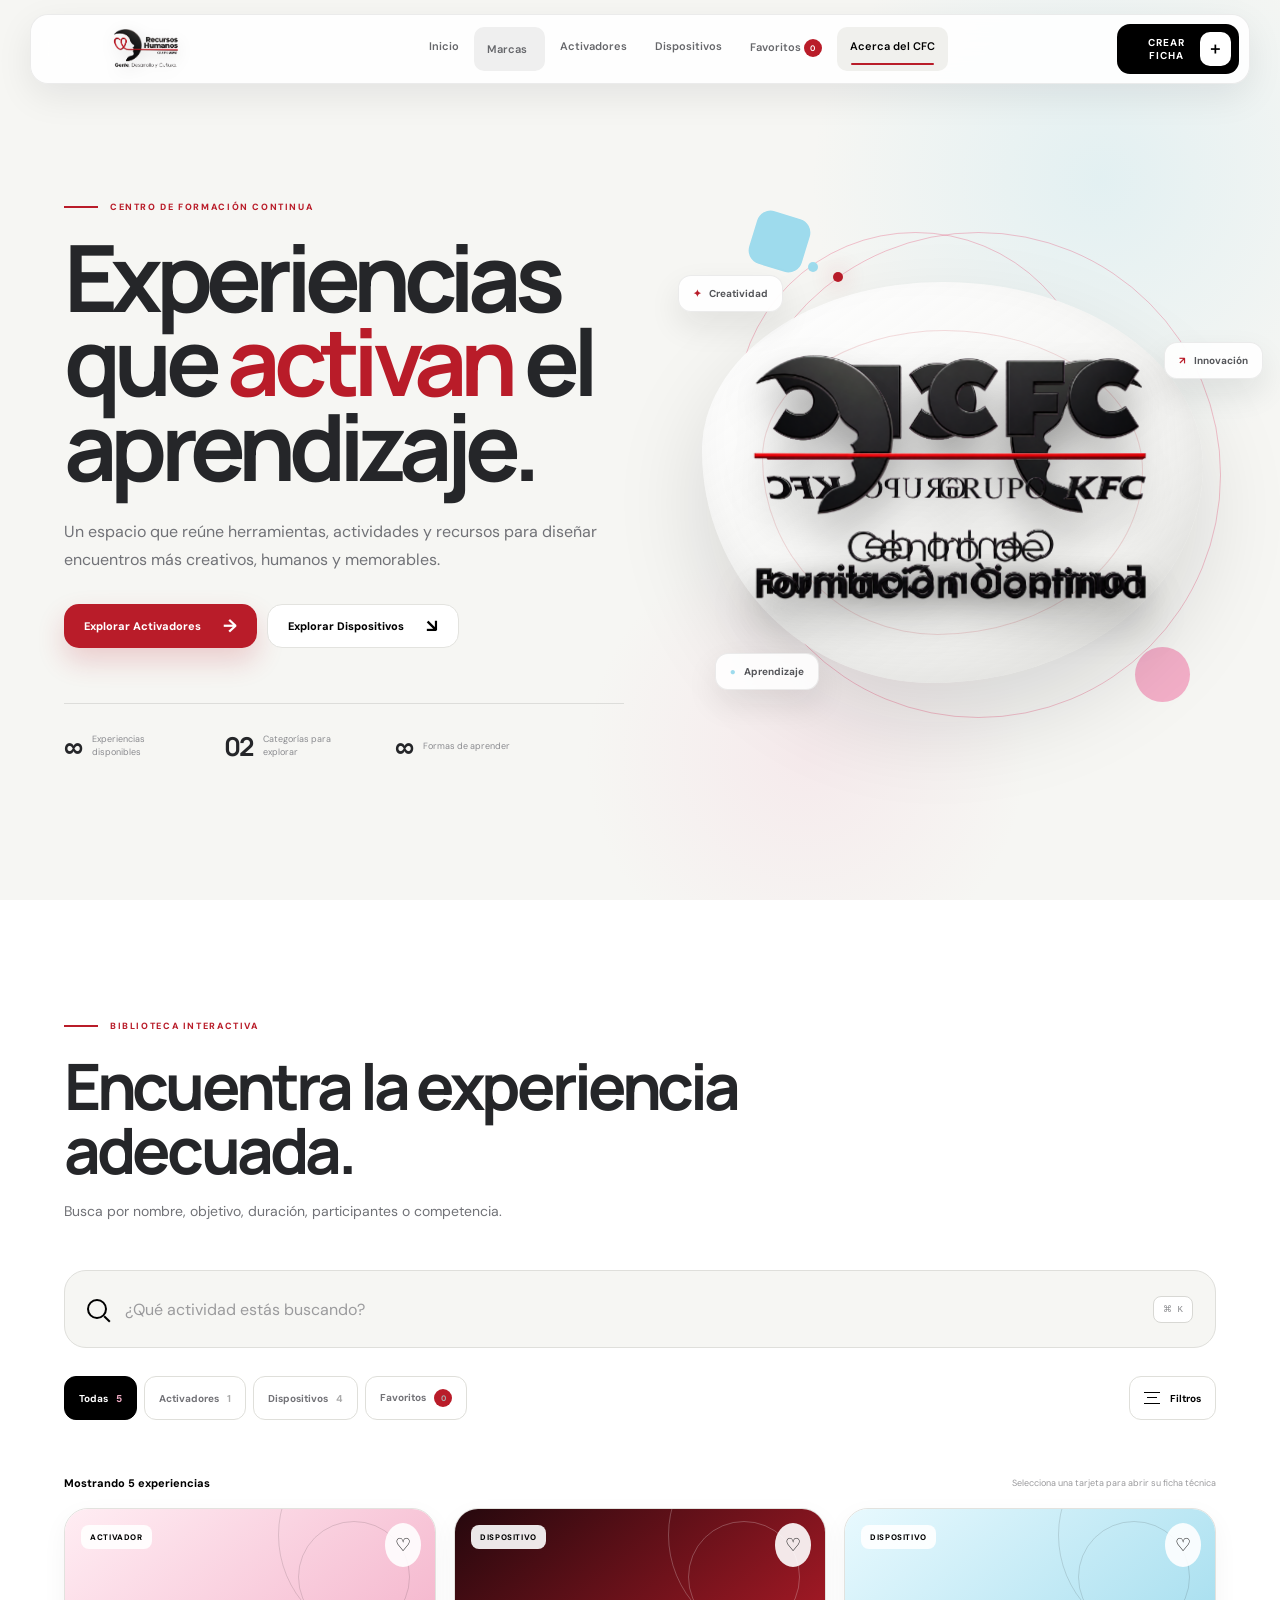
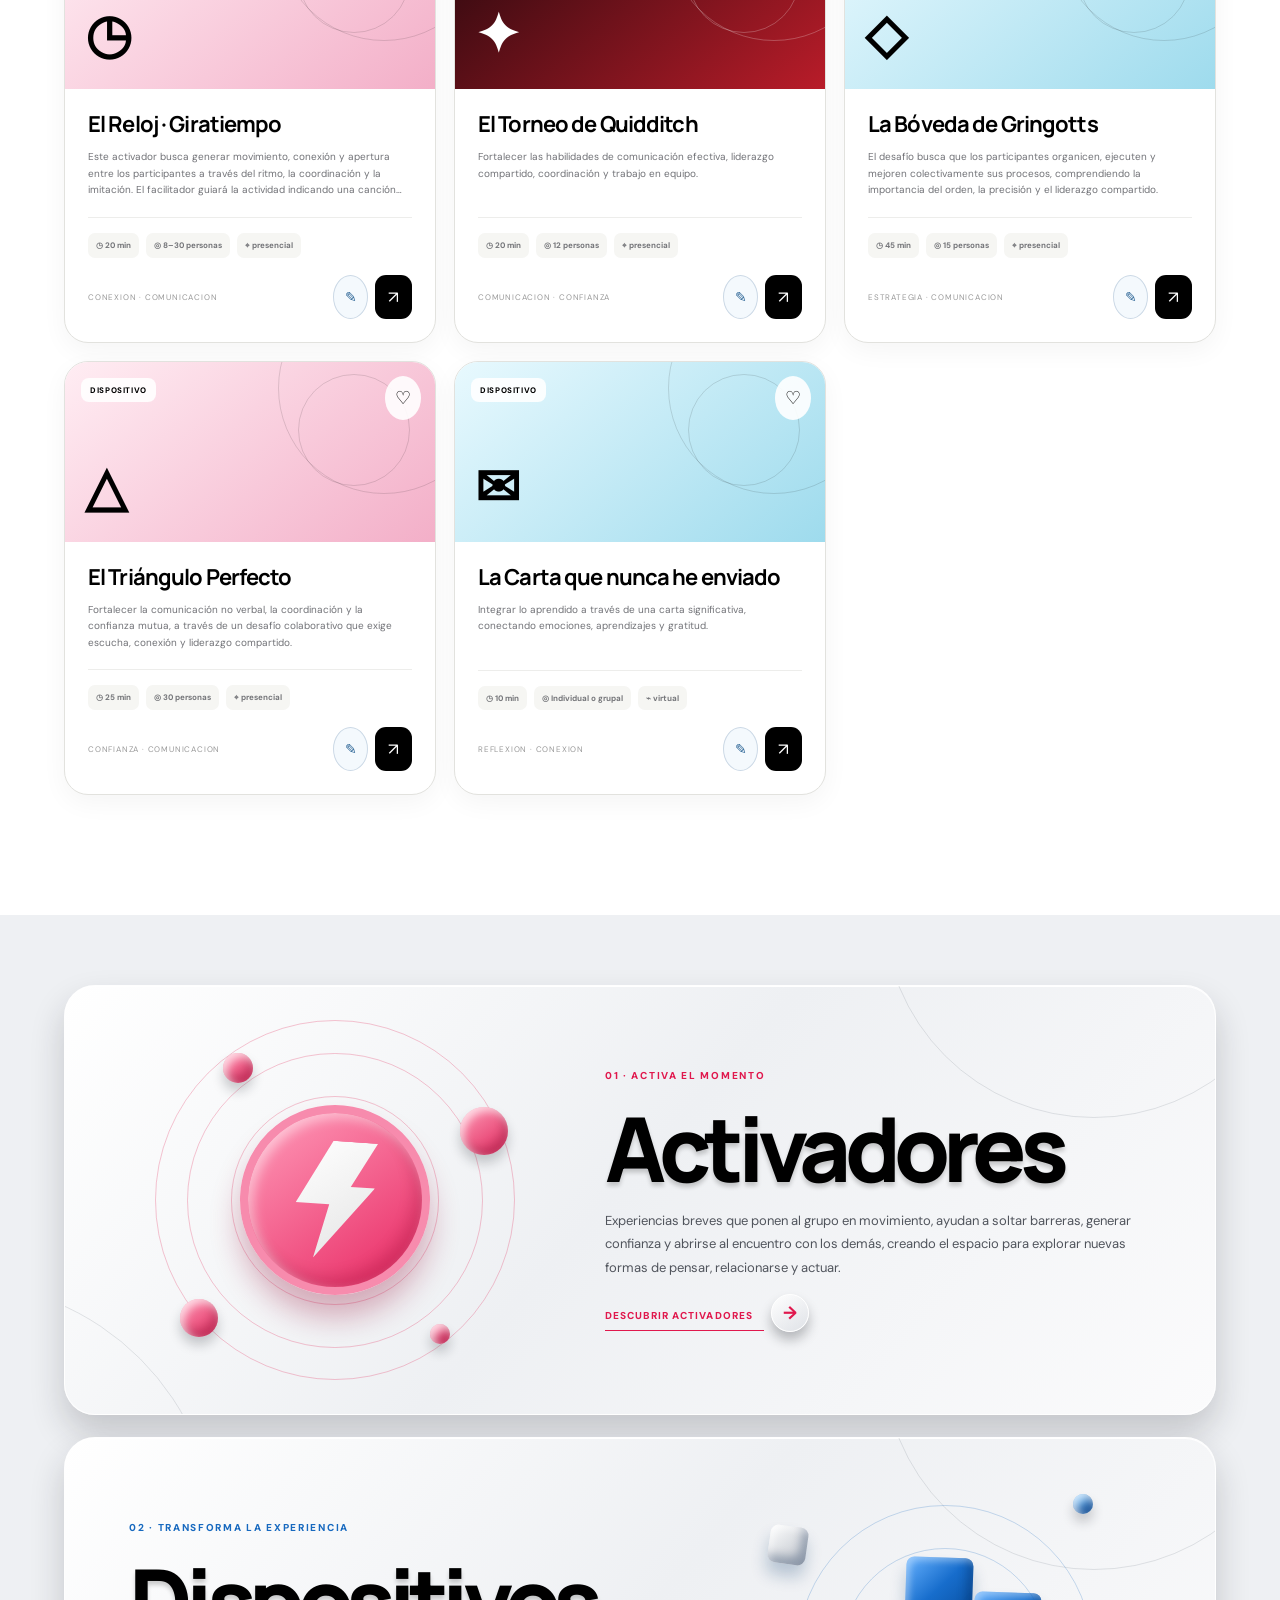
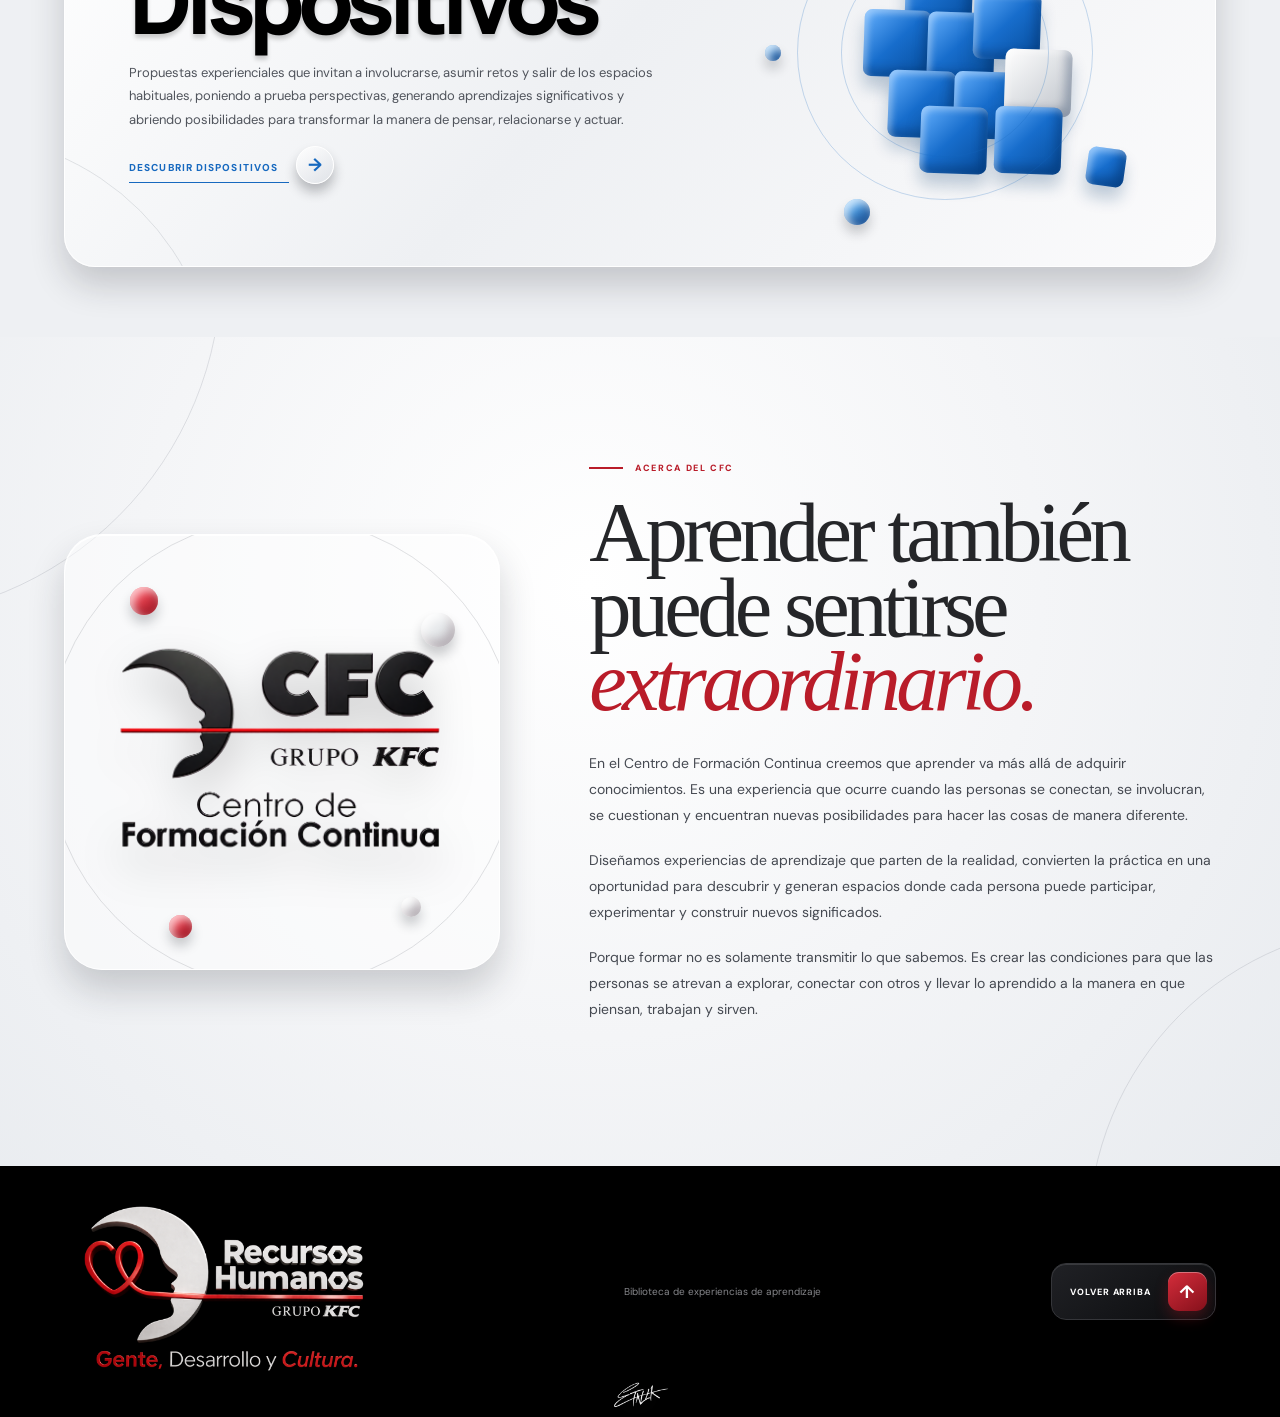
==== index.html @ 29145f59 "Mejorar-interfaz-responsive-UI-UX" ====
<!doctype html>
<html lang="es">
<head>
  <meta charset="utf-8">
  <meta name="viewport" content="width=device-width, initial-scale=1">
  <link rel="icon" type="image/png" href="assets/cfc-sello.png">
  <meta name="theme-color" content="#f7f7f5">
  <title>Experiencias CFC | Centro de Formación Continua</title>
  <meta name="description" content="Biblioteca interactiva de activadores y dispositivos para crear experiencias de aprendizaje memorables.">
  <link rel="stylesheet" href="css/styles.css?v=35-uiux">
  <script src="js/data.js" defer></script>
  <script src="js/app.js" defer></script>
</head>
<body>
  <header class="topbar">
    <a class="brand rrhh-header-brand" href="#inicio" aria-label="Recursos Humanos, ir al inicio">
      <img class="rrhh-brand-logo" src="assets/logo-rrhh-3d-transparente.png" alt="Recursos Humanos Grupo KFC">
    </a>
    <button class="menu-toggle" type="button" aria-label="Abrir menú" aria-expanded="false">
      <span></span><span></span>
    </button>
    <nav class="main-nav" aria-label="Navegación principal">
      <a class="active" href="#inicio">Inicio</a>
      <button class="brands-menu-button" type="button" data-brands-toggle aria-expanded="false" aria-controls="marcas">Marcas <span class="nav-brand-selection"></span></button>
      <a href="#catalogo" data-nav-filter="activador">Activadores</a>
      <a href="#catalogo" data-nav-filter="dispositivo">Dispositivos</a>
      <a href="#catalogo" data-nav-filter="favoritos">Favoritos <span class="favorite-count">0</span></a>
      <button class="mobile-upload-action" type="button" data-upload-toggle>Crear ficha</button>
      <a href="#acerca">Acerca del CFC</a>
    </nav>
    <button class="nav-action upload-nav-action" type="button" data-upload-toggle>Crear ficha <span>＋</span></button>
  </header>

  <aside class="hero-welcome-robot greet" aria-label="Asistente de bienvenida">
    <div class="upload-robot-bubble">Bienvenido<span aria-hidden="true"></span></div>
    <div class="upload-robot-figure" aria-hidden="true">
      <img class="robot-body" src="assets/robot-bienvenida.png" alt="">
      <img class="robot-right-arm" src="assets/robot-bienvenida.png" alt="">
    </div>
  </aside>

  <main id="inicio">
    <section class="hero">
      <div class="hero-copy reveal">
        <p class="eyebrow"><span></span> Centro de Formación Continua</p>
        <h1>Experiencias que <em>activan</em> el aprendizaje.</h1>
        <p class="hero-lead">Un espacio que reúne herramientas, actividades y recursos para diseñar encuentros más creativos, humanos y memorables.</p>
        <div class="hero-actions">
          <a class="button button-primary" href="#catalogo" data-nav-filter="activador">Explorar Activadores <span>→</span></a>
          <a class="button button-light" href="#catalogo" data-nav-filter="dispositivo">Explorar Dispositivos <span>↘</span></a>
        </div>
        <div class="hero-stats" aria-label="Resumen de la biblioteca">
          <div><strong>∞</strong><span>Experiencias disponibles</span></div>
          <div><strong>02</strong><span>Categorías para explorar</span></div>
          <div><strong>∞</strong><span>Formas de aprender</span></div>
        </div>
      </div>

      <div class="hero-visual reveal" aria-label="Identidad visual del CFC">
        <div class="visual-orbit orbit-a"></div>
        <div class="visual-orbit orbit-b"></div>
        <div class="logo-platform">
          <div class="logo-rotator" aria-label="Logo tridimensional giratorio del CFC Grupo KFC">
            <div class="logo-face logo-front">
              <img src="assets/logo-cfc-completo-3d-transparente.png" alt="Centro de Formación Continua CFC Grupo KFC">
            </div>
            <div class="logo-face logo-back" aria-hidden="true">
              <img src="assets/logo-cfc-completo-3d-transparente.png" alt="">
            </div>
          </div>
        </div>
        <div class="float-tag tag-one"><span>✦</span> Creatividad</div>
        <div class="float-tag tag-two"><span>↗</span> Innovación</div>
        <div class="float-tag tag-three"><span>●</span> Aprendizaje</div>
        <span class="shape shape-pink" aria-hidden="true"></span>
        <span class="shape shape-blue" aria-hidden="true"></span>
      </div>
    </section>

    <div class="brands-backdrop" hidden></div>
    <section class="brands-section brands-drawer" id="marcas" aria-label="Selector de marcas" hidden>
      <button class="close-brands-drawer" type="button" aria-label="Cerrar selector de marcas">×</button>
      <div class="brands-heading reveal">
        <div>
          <p class="eyebrow"><span></span> Ecosistema Grupo KFC</p>
          <h2>Selecciona una marca.</h2>
        </div>
        <div class="brands-intro">
          <p>Organiza y explora las experiencias desarrolladas para cada marca y área del grupo.</p>
          <span class="brand-selection-status" aria-live="polite">Ninguna marca seleccionada</span>
        </div>
      </div>
      <div class="brand-grid" aria-label="Marcas disponibles"></div>
      <div class="car-departments" id="carDepartments" hidden>
        <div class="car-panel-heading">
          <div>
            <p>CAR · Áreas corporativas</p>
            <h3>Selecciona un departamento</h3>
          </div>
          <button class="close-car-panel" type="button" aria-label="Cerrar departamentos de CAR">×</button>
        </div>
        <div class="department-grid" role="group" aria-label="Departamentos de CAR"></div>
        <p class="department-note">Selecciona un departamento para administrar sus programas, activadores y dispositivos.</p>
        <details class="car-area-admin">
          <summary>Administrar áreas de CAR <span>＋</span></summary>
          <form id="carAreaForm">
            <div class="car-area-fields">
              <label for="carAreaName"><span>Nombre del área</span><input id="carAreaName" type="text" maxlength="60" placeholder="Ej.: Operaciones"></label>
              <label for="carAreaPassword"><span>Clave de seguridad</span><input id="carAreaPassword" type="password" autocomplete="off" placeholder="Clave requerida" required></label>
            </div>
            <p class="car-area-message" aria-live="polite"></p>
            <div class="car-area-actions">
              <button class="delete-car-area" type="button" disabled>Eliminar área seleccionada</button>
              <button class="add-car-area" type="submit">Añadir nueva área <b>＋</b></button>
            </div>
          </form>
        </details>
      </div>
      <section class="brand-programs" id="brandPrograms" hidden aria-labelledby="brandProgramsTitle">
        <div class="brand-programs-heading">
          <div>
            <p>Programas por marca</p>
            <h3 id="brandProgramsTitle">Organiza las experiencias</h3>
          </div>
          <span class="program-brand-name"></span>
        </div>
        <div class="brand-programs-layout">
          <form class="program-form" id="programForm">
            <input id="editingProgramId" type="hidden">
            <label for="programName">Nombre del programa</label>
            <input id="programName" name="programName" type="text" maxlength="100" placeholder="Ej.: Escuela de líderes 2026" required>
            <fieldset>
              <legend>Activadores y dispositivos utilizados</legend>
              <p>Selecciona todas las experiencias que formaron parte del programa.</p>
              <div class="program-device-options"></div>
            </fieldset>
            <label for="programPassword">Clave de seguridad</label>
            <input id="programPassword" name="programPassword" type="password" autocomplete="off" placeholder="Clave requerida para guardar" required>
            <p class="program-form-message" aria-live="polite"></p>
            <div class="program-form-actions">
              <button class="cancel-program-edit" type="button" hidden>Cancelar edición</button>
              <button class="save-program" type="submit">Añadir programa <span>＋</span></button>
            </div>
          </form>
          <div class="program-library">
            <div class="program-library-heading">
              <div><small>Programas guardados</small><strong class="program-count">0 programas</strong></div>
              <span class="program-storage-status">Guardado local disponible</span>
            </div>
            <div class="program-list"></div>
          </div>
        </div>
      </section>
    </section>

    <section class="search-zone" id="catalogo">
      <div class="search-heading reveal">
        <p class="eyebrow"><span></span> Biblioteca interactiva</p>
        <h2>Encuentra la experiencia adecuada.</h2>
        <p>Busca por nombre, objetivo, duración, participantes o competencia.</p>
      </div>

      <div class="search-shell reveal">
        <label class="search-box" for="activitySearch">
          <span class="search-icon" aria-hidden="true"></span>
          <input id="activitySearch" type="search" autocomplete="off" placeholder="¿Qué actividad estás buscando?" aria-describedby="resultSummary">
          <kbd>⌘ K</kbd>
          <button class="clear-search" type="button" aria-label="Limpiar búsqueda">×</button>
        </label>
        <div class="suggestions" role="listbox" aria-label="Sugerencias de búsqueda"></div>
      </div>

      <div class="catalog-toolbar reveal">
        <div class="quick-tabs" role="group" aria-label="Filtrar por categoría">
          <button class="quick-tab active" type="button" data-filter-category="todos">Todas <span>5</span></button>
          <button class="quick-tab" type="button" data-filter-category="activador">Activadores <span>1</span></button>
          <button class="quick-tab" type="button" data-filter-category="dispositivo">Dispositivos <span>4</span></button>
          <button class="quick-tab" type="button" data-filter-category="favoritos">Favoritos <span class="favorite-count">0</span></button>
        </div>
        <button class="filter-toggle" type="button" aria-expanded="false" aria-controls="filterPanel">
          <span class="sliders-icon" aria-hidden="true"></span> Filtros <b class="active-filter-count">0</b>
        </button>
      </div>

      <aside class="filter-panel" id="filterPanel" aria-label="Filtros avanzados">
        <div class="filter-group">
          <label for="durationFilter">Duración</label>
          <select id="durationFilter">
            <option value="">Cualquier duración</option>
            <option value="corta">Hasta 20 minutos</option>
            <option value="media">20–45 minutos</option>
            <option value="larga">Más de 45 minutos</option>
          </select>
        </div>
        <div class="filter-group">
          <label for="participantsFilter">Participantes</label>
          <select id="participantsFilter">
            <option value="">Cualquier grupo</option>
            <option value="pequeno">Hasta 12</option>
            <option value="mediano">13–20</option>
            <option value="grande">Más de 20</option>
          </select>
        </div>
        <div class="filter-group">
          <label for="modeFilter">Modalidad</label>
          <select id="modeFilter">
            <option value="">Todas</option>
            <option value="presencial">Presencial</option>
            <option value="virtual">Virtual</option>
          </select>
        </div>
        <div class="filter-group">
          <label for="skillFilter">Competencia</label>
          <select id="skillFilter">
            <option value="">Todas</option>
            <option value="conexion">Conexión</option>
            <option value="comunicacion">Comunicación</option>
            <option value="estrategia">Estrategia</option>
            <option value="confianza">Confianza</option>
            <option value="reflexion">Reflexión</option>
          </select>
        </div>
        <div class="filter-group">
          <label for="difficultyFilter">Dificultad</label>
          <select id="difficultyFilter">
            <option value="">Todas</option>
            <option value="inicial">Inicial</option>
            <option value="intermedia">Intermedia</option>
            <option value="avanzada">Avanzada</option>
          </select>
        </div>
        <div class="filter-group">
          <label for="audienceFilter">Público</label>
          <select id="audienceFilter">
            <option value="">Todos</option>
            <option value="equipos">Equipos</option>
            <option value="lideres">Líderes</option>
            <option value="general">Público general</option>
          </select>
        </div>
        <button class="reset-filters" type="button">Limpiar filtros</button>
      </aside>

      <div class="results-row">
        <p id="resultSummary" aria-live="polite">Mostrando 5 experiencias</p>
        <span>Selecciona una tarjeta para abrir su ficha técnica</span>
      </div>
      <div class="activity-grid" aria-live="polite"></div>
      <div class="empty-state" hidden>
        <span>⌁</span>
        <h3>No encontramos coincidencias</h3>
        <p>Prueba con otra palabra o limpia los filtros seleccionados.</p>
        <button type="button" class="button button-primary reset-all">Ver todas las experiencias</button>
      </div>
    </section>

    <section class="category-showcase">
      <article class="showcase-card activator-showcase reveal">
        <div class="showcase-visual activator-visual" aria-hidden="true">
          <span class="visual-orbit orbit-one"></span>
          <span class="visual-orbit orbit-two"></span>
          <span class="visual-orbit orbit-three"></span>
          <span class="moving-shape pink-ball ball-one"></span>
          <span class="moving-shape pink-ball ball-two"></span>
          <span class="moving-shape pink-ball ball-three"></span>
          <span class="moving-shape pink-ball ball-four"></span>
          <span class="activator-emblem"><b></b></span>
        </div>
        <div class="showcase-copy">
          <p>01 · Activa el momento</p>
          <h2>Activadores</h2>
          <span>Experiencias breves que ponen al grupo en movimiento, ayudan a soltar barreras, generar confianza y abrirse al encuentro con los demás, creando el espacio para explorar nuevas formas de pensar, relacionarse y actuar.</span>
          <a href="#catalogo" data-nav-filter="activador">Descubrir activadores <b>→</b></a>
        </div>
      </article>
      <article class="showcase-card device-showcase reveal">
        <div class="showcase-copy">
          <p>02 · Transforma la experiencia</p>
          <h2>Dispositivos</h2>
          <span>Propuestas experienciales que invitan a involucrarse, asumir retos y salir de los espacios habituales, poniendo a prueba perspectivas, generando aprendizajes significativos y abriendo posibilidades para transformar la manera de pensar, relacionarse y actuar.</span>
          <a href="#catalogo" data-nav-filter="dispositivo">Descubrir dispositivos <b>→</b></a>
        </div>
        <div class="showcase-visual device-visual" aria-hidden="true">
          <span class="visual-orbit orbit-one"></span>
          <span class="visual-orbit orbit-two"></span>
          <span class="moving-shape blue-ball ball-one"></span>
          <span class="moving-shape blue-ball ball-two"></span>
          <span class="moving-shape blue-ball ball-three"></span>
          <span class="moving-shape mini-cube cube-one"></span>
          <span class="moving-shape mini-cube cube-two"></span>
          <div class="cube-cluster">
            <span></span><span></span><span></span><span></span><span></span>
            <span></span><span></span><span></span><span></span>
          </div>
        </div>
      </article>
    </section>

    <section class="about" id="acerca">
      <div class="about-mark reveal">
        <span class="about-orbit about-orbit-one" aria-hidden="true"></span>
        <span class="about-orbit about-orbit-two" aria-hidden="true"></span>
        <span class="about-ball about-ball-red ball-one" aria-hidden="true"></span>
        <span class="about-ball about-ball-white ball-two" aria-hidden="true"></span>
        <span class="about-ball about-ball-red ball-three" aria-hidden="true"></span>
        <span class="about-ball about-ball-white ball-four" aria-hidden="true"></span>
        <img src="assets/logo-cfc-completo-3d-transparente.png" alt="Centro de Formación Continua CFC Grupo KFC">
      </div>
      <div class="about-copy reveal">
        <p class="eyebrow"><span></span> Acerca del CFC</p>
        <h2>Aprender también puede sentirse <em>extraordinario.</em></h2>
        <p>En el Centro de Formación Continua creemos que aprender va más allá de adquirir conocimientos. Es una experiencia que ocurre cuando las personas se conectan, se involucran, se cuestionan y encuentran nuevas posibilidades para hacer las cosas de manera diferente.</p>
        <p>Diseñamos experiencias de aprendizaje que parten de la realidad, convierten la práctica en una oportunidad para descubrir y generan espacios donde cada persona puede participar, experimentar y construir nuevos significados.</p>
        <p>Porque formar no es solamente transmitir lo que sabemos. Es crear las condiciones para que las personas se atrevan a explorar, conectar con otros y llevar lo aprendido a la manera en que piensan, trabajan y sirven.</p>
      </div>
    </section>
  </main>

  <footer>
    <img class="footer-brand" src="assets/logo-recursos-humanos-footer.png" alt="Recursos Humanos Grupo KFC, Gente Desarrollo y Cultura">
    <div class="footer-center">
      <p>Biblioteca de experiencias de aprendizaje</p>
      <img class="footer-signature" src="assets/firma-footer.png" alt="Firma institucional">
    </div>
    <a class="back-to-top" href="#inicio"><span>Volver arriba</span><b aria-hidden="true">↑</b></a>
  </footer>

  <dialog class="upload-dialog" id="uploadDialog" aria-labelledby="uploadTitle">
    <form class="upload-shell" id="uploadForm">
      <button class="close-upload-dialog" type="button" aria-label="Cerrar creación de ficha">×</button>
      <p class="eyebrow"><span></span> Construye la experiencia</p>
      <h2 id="uploadTitle">Crear una nueva ficha</h2>
      <p class="upload-intro">Selecciona el tipo de experiencia y completa sus campos. La tarjeta y la ficha visual se crearán automáticamente con el diseño del portal.</p>

      <fieldset class="upload-type-picker">
        <legend>1. ¿Qué deseas crear?</legend>
        <label>
          <input type="radio" name="uploadCategory" value="activador" checked>
          <span><b>Activador</b><small>Dinámica breve para iniciar o conectar.</small></span>
        </label>
        <label>
          <input type="radio" name="uploadCategory" value="dispositivo">
          <span><b>Dispositivo</b><small>Metodología o actividad de desarrollo.</small></span>
        </label>
      </fieldset>

      <section class="create-fields inclusion-builder" aria-labelledby="includeSectionsTitle">
        <div class="upload-section-heading"><span>02</span><div><small>Contenido flexible</small><h3 id="includeSectionsTitle">Apartados que aparecerán en la ficha</h3></div></div>
        <p class="inclusion-help">Para un activador se muestran únicamente los apartados breves que corresponden a este tipo de experiencia.</p>
        <div class="inclusion-options">
          <label data-include-for="activador dispositivo"><input type="checkbox" name="includeSections" value="summary" checked><span>Descripción inicial</span></label>
          <label data-include-for="activador dispositivo"><input type="checkbox" name="includeSections" value="duration" checked><span>Duración</span></label>
          <label data-include-for="activador dispositivo"><input type="checkbox" name="includeSections" value="participants" checked><span>Participantes</span></label>
          <label data-include-for="dispositivo"><input type="checkbox" name="includeSections" value="mode" checked><span>Modalidad</span></label>
          <label data-include-for="activador dispositivo"><input type="checkbox" name="includeSections" value="objective" checked><span>Objetivo</span></label>
          <label data-include-for="dispositivo"><input type="checkbox" name="includeSections" value="materials" checked><span>Materiales</span></label>
          <label data-include-for="dispositivo"><input type="checkbox" name="includeSections" value="preparation" checked><span>Preparación</span></label>
          <label data-include-for="activador"><input type="checkbox" name="includeSections" value="moment" checked><span>Momento y energía</span></label>
          <label data-include-for="dispositivo"><input type="checkbox" name="includeSections" value="methodology" checked><span>Metodología</span></label>
          <label data-include-for="dispositivo"><input type="checkbox" name="includeSections" value="storytelling" checked><span>Storytelling</span></label>
          <label data-include-for="dispositivo"><input type="checkbox" name="includeSections" value="instruction" checked><span>Instrucción inicial</span></label>
          <label data-include-for="dispositivo"><input type="checkbox" name="includeSections" value="rules" checked><span>Reglas</span></label>
          <label data-include-for="activador dispositivo"><input type="checkbox" name="includeSections" value="development" checked><span>Desarrollo</span></label>
          <label data-include-for="dispositivo"><input type="checkbox" name="includeSections" value="facilitator" checked><span>Rol facilitador</span></label>
          <label data-include-for="dispositivo"><input type="checkbox" name="includeSections" value="safety" checked><span>Seguridad</span></label>
          <label data-include-for="dispositivo"><input type="checkbox" name="includeSections" value="completion" checked><span>Finalización</span></label>
          <label data-include-for="activador dispositivo"><input type="checkbox" name="includeSections" value="questions" checked><span>Preguntas</span></label>
          <label data-include-for="activador dispositivo"><input type="checkbox" name="includeSections" value="learning" checked><span>Aprendizaje</span></label>
          <label data-include-for="dispositivo"><input type="checkbox" name="includeSections" value="results" checked><span>Resultados</span></label>
          <label data-include-for="activador dispositivo"><input type="checkbox" name="includeSections" value="variations" checked><span>Variaciones</span></label>
          <label data-include-for="activador dispositivo"><input type="checkbox" name="includeSections" value="notes" checked><span>Observaciones</span></label>
        </div>
      </section>

      <section class="create-fields" aria-labelledby="createBasicsTitle">
        <div class="upload-section-heading"><span>03</span><div><small>Identidad de la ficha</small><h3 id="createBasicsTitle">Información principal</h3></div></div>
        <div class="create-field-grid">
          <label class="field-span"><span>Nombre de la experiencia *</span><input id="activityName" name="activityName" type="text" maxlength="100" placeholder="Ej.: El Triángulo Perfecto" required></label>
          <label class="field-span" data-section-field="summary"><span>Resumen para la tarjeta *</span><textarea name="summary" rows="3" maxlength="320" placeholder="Explica brevemente qué vivirá y aprenderá el grupo." required></textarea></label>
          <label class="field-span" data-section-field="objective"><span>Objetivo general</span><textarea name="objective" rows="3" placeholder="Redacta el resultado principal con un verbo en infinitivo."></textarea></label>
          <label data-section-field="duration"><span>Duración *</span><input name="duration" type="text" placeholder="Ej.: 45 minutos" required></label>
          <label data-section-field="participants"><span>Participantes *</span><input name="participants" type="text" placeholder="Ej.: 12 a 30 personas" required></label>
          <label data-section-field="mode"><span>Modalidad *</span><select name="mode" required><option value="presencial">Presencial</option><option value="virtual">Virtual</option><option value="híbrida">Híbrida</option></select></label>
          <label><span>Público objetivo</span><input name="audience" type="text" placeholder="Ej.: líderes y equipos"></label>
          <label class="field-span"><span>Competencias *</span><input name="skills" type="text" placeholder="Comunicación, confianza, liderazgo" required></label>
        </div>
      </section>

      <section class="create-fields" data-section-group aria-labelledby="createDesignTitle">
        <div class="upload-section-heading"><span>04</span><div><small>Diseño de la experiencia</small><h3 id="createDesignTitle">Preparación y facilitación</h3></div></div>
        <div class="create-field-grid">
          <label class="field-span" data-section-field="materials"><span>Materiales <small>Uno por línea</small></span><textarea name="materials" rows="4" placeholder="Cuerdas\nTarjetas\nCronómetro"></textarea></label>
          <label class="field-span" data-section-field="preparation"><span>Preparación del espacio</span><textarea name="preparation" rows="4" placeholder="Describe montaje, distribución, tecnología y seguridad."></textarea></label>
          <label class="field-span" data-section-field="instruction"><span>Instrucción inicial</span><textarea name="initialInstruction" rows="4" placeholder="Escribe el mensaje que recibirá el grupo antes de comenzar."></textarea></label>
        </div>
      </section>

      <section class="create-fields levels-builder" data-create-type="dispositivo" aria-labelledby="levelsBuilderTitle" hidden>
        <label class="levels-builder-toggle"><input name="levelsEnabled" type="checkbox"><span><b>Añadir niveles a la experiencia</b><small>Opcional · agrega únicamente los niveles que necesites.</small></span></label>
        <div class="levels-builder-fields" data-levels-fields hidden>
          <div class="grid-builder-intro"><span>05</span><div><small>Progresión opcional</small><h4 id="levelsBuilderTitle">Construir niveles</h4><p>Cada nivel puede tener su propio nombre, duración y explicación detallada.</p></div></div>
          <div class="levels-list" data-levels-list></div>
          <button class="add-level-button" type="button">Añadir otro nivel <span>＋</span></button>
        </div>
      </section>

      <section class="create-fields type-fields" data-create-type="activador" aria-labelledby="activatorFieldsTitle">
        <div class="upload-section-heading"><span>06</span><div><small>Campos del activador</small><h3 id="activatorFieldsTitle">Activa el momento</h3></div></div>
        <div class="create-field-grid">
          <label data-section-field="moment"><span>Momento recomendado</span><input name="activatorMoment" type="text" placeholder="Inicio, transición o cierre"></label>
          <label data-section-field="moment"><span>Nivel de energía</span><select name="activatorEnergy"><option value="">Seleccionar</option><option>Bajo</option><option>Medio</option><option>Alto</option></select></label>
          <label class="field-span" data-section-field="development"><span>Desarrollo del activador <small>Un paso por línea</small></span><textarea name="activatorDevelopment" rows="7" placeholder="1. Primer paso\n2. Segundo paso\n3. Cierre"></textarea></label>
          <label class="field-span" data-section-field="questions"><span>Preguntas de cierre <small>Una pregunta por línea</small></span><textarea name="activatorQuestions" rows="5" placeholder="¿Qué descubrimos?\n¿Qué aplicaremos?"></textarea></label>
          <label class="field-span" data-section-field="learning"><span>Aprendizaje esperado</span><textarea name="activatorLearning" rows="3" placeholder="Describe el mensaje o aprendizaje que debe quedar."></textarea></label>
          <label class="field-span" data-section-field="variations notes"><span>Variaciones u observaciones</span><textarea name="activatorNotes" rows="3" placeholder="Ajustes por tiempo, grupo o modalidad."></textarea></label>
        </div>
      </section>

      <section class="create-fields type-fields" data-create-type="dispositivo" aria-labelledby="deviceFieldsTitle" hidden>
        <div class="upload-section-heading"><span>06</span><div><small>Campos del dispositivo</small><h3 id="deviceFieldsTitle">Transforma la experiencia</h3></div></div>
        <div class="create-field-grid">
          <label><span>Nivel de dificultad</span><select name="deviceDifficulty"><option value="">Seleccionar</option><option>Inicial</option><option>Intermedia</option><option>Avanzada</option></select></label>
          <label data-section-field="methodology"><span>Metodología</span><input name="deviceMethodology" type="text" placeholder="Ej.: Aprendizaje experiencial"></label>
          <label class="field-span" data-section-field="storytelling"><span>Storytelling</span><textarea name="deviceStorytelling" rows="4" placeholder="Historia o metáfora que introduce el reto."></textarea></label>
          <label class="field-span" data-section-field="rules"><span>Acuerdos o reglas <small>Una regla por línea</small></span><textarea name="deviceRules" rows="4" placeholder="Regla 1\nRegla 2"></textarea></label>
          <label class="field-span" data-section-field="development"><span>Desarrollo del dispositivo <small>Una fase por línea</small></span><textarea name="deviceDevelopment" rows="8" placeholder="1. Planificación - 5 minutos\n2. Ejecución\n3. Revisión"></textarea></label>
          <label class="field-span" data-section-field="facilitator"><span>Rol de la persona facilitadora</span><textarea name="deviceFacilitator" rows="4" placeholder="Qué debe observar, registrar y cuándo intervenir."></textarea></label>
          <label class="field-span" data-section-field="safety"><span>Seguridad y cuidados</span><textarea name="deviceSafety" rows="3" placeholder="Riesgos y medidas preventivas. Escribe No aplica si corresponde."></textarea></label>
          <label class="field-span" data-section-field="completion"><span>Criterio de finalización</span><textarea name="deviceCompletion" rows="2" placeholder="Cómo se determina que el reto terminó."></textarea></label>
          <label class="field-span" data-section-field="questions"><span>Preguntas de debriefing <small>Una pregunta por línea</small></span><textarea name="deviceQuestions" rows="6" placeholder="¿Qué estrategia funcionó?\n¿Cómo apareció el liderazgo?"></textarea></label>
          <label class="field-span" data-section-field="learning"><span>Aprendizaje esperado</span><textarea name="deviceLearning" rows="4" placeholder="Qué debería comprender y transferir el grupo."></textarea></label>
          <label class="field-span" data-section-field="results"><span>Resultados o registro</span><textarea name="deviceResults" rows="3" placeholder="Rondas, tiempos, puntajes, metas o incidencias."></textarea></label>
          <label class="field-span" data-section-field="variations notes"><span>Variaciones u observaciones</span><textarea name="deviceNotes" rows="3" placeholder="Ajustes y recomendaciones para facilitar."></textarea></label>
          <div class="field-span grid-builder">
            <label class="grid-builder-toggle"><input name="gridEnabled" type="checkbox"><span><b>Añadir planilla de registro</b><small>Opcional · aparecerá únicamente al final de la ficha.</small></span></label>
            <div class="grid-builder-fields" data-grid-fields hidden>
              <div class="grid-builder-intro"><span>05</span><div><small>Herramienta opcional</small><h4>Construir cuadrícula</h4><p>Define la estructura de la tabla. Las celdas quedarán vacías para llenarlas al imprimir o durante la actividad.</p></div></div>
              <div class="create-field-grid">
                <label class="field-span"><span>Título de la planilla</span><input name="gridTitle" type="text" maxlength="120" placeholder="Ej.: Planilla de registros del Torneo de Quidditch"></label>
                <label><span>Nombre del eje X</span><input name="gridXAxis" type="text" maxlength="60" placeholder="Ej.: Niveles"></label>
                <label><span>Nombre del eje Y</span><input name="gridYAxis" type="text" maxlength="60" placeholder="Ej.: Indicadores"></label>
                <label><span>Número de columnas</span><input name="gridColumns" type="number" min="1" max="10" value="4"></label>
                <label><span>Número de filas</span><input name="gridRows" type="number" min="1" max="20" value="6"></label>
                <label class="field-span"><span>Encabezados superiores <small>Uno por línea</small></span><textarea name="gridColumnLabels" rows="5" placeholder="Nivel 1 · Nivel 2 · Nivel 3 · Nivel 4"></textarea></label>
                <label class="field-span"><span>Etiquetas del costado izquierdo <small>Una por línea</small></span><textarea name="gridRowLabels" rows="6" placeholder="Meta · Resultado 1 · Resultado 2 · Subtotal · Observaciones · Total"></textarea></label>
                <label class="field-span"><span>Texto inferior de la planilla</span><input name="gridFooter" type="text" maxlength="180" placeholder="Ej.: Observaciones finales o instrucciones de registro"></label>
              </div>
            </div>
          </div>
        </div>
      </section>

      <p class="upload-message" aria-live="polite"></p>
      <div class="upload-actions">
        <button class="upload-cancel" type="button">Cancelar</button>
        <button class="button button-primary upload-submit" type="submit">Crear ficha <span>→</span></button>
      </div>

      <section class="backup-center" aria-labelledby="backupTitle">
        <div class="backup-copy">
          <span class="backup-shield" aria-hidden="true">◇</span>
          <div><small>Respaldo local</small><h3 id="backupTitle">Protege la información cargada</h3><p>Las fichas se guardan automáticamente. Descarga un respaldo para recuperarlas si se limpia el navegador o cambias de equipo.</p></div>
        </div>
        <div class="backup-actions">
          <button class="download-backup" type="button">Descargar respaldo <span>↓</span></button>
          <button class="restore-backup" type="button">Restaurar respaldo <span>↑</span></button>
          <input class="restore-backup-file" type="file" accept="application/json,.json" hidden>
        </div>
        <p class="backup-message" aria-live="polite"></p>
      </section>

      <section class="uploaded-manager" aria-labelledby="managerTitle">
        <div class="uploaded-manager-heading">
          <div>
            <small>Administración</small>
            <h3 id="managerTitle">Editar o eliminar fichas</h3>
          </div>
          <span class="uploaded-count">0 fichas</span>
        </div>
        <p class="uploaded-manager-note">Administra los nombres o elimina fichas originales y añadidas desde el portal. Ambas acciones requieren la clave de seguridad.</p>
        <div class="uploaded-list"></div>
        <p class="uploaded-empty">No existen fichas disponibles para administrar.</p>
      </section>

    </form>
  </dialog>

  <dialog class="rename-dialog" id="renameDialog" aria-labelledby="renameTitle">
    <form class="rename-shell" id="renameForm">
      <button class="close-rename-dialog" type="button" aria-label="Cancelar edición">×</button>
      <span class="rename-icon" aria-hidden="true">✎</span>
      <p class="eyebrow"><span></span> Edición protegida</p>
      <h2 id="renameTitle">Cambiar nombre de la ficha</h2>
      <p>Solo se modificará el nombre. El contenido y la categoría permanecerán sin cambios.</p>
      <label for="renameActivityName">Nuevo nombre</label>
      <input id="renameActivityName" name="renameActivityName" type="text" maxlength="100" required>
      <label for="renamePassword">Clave de seguridad</label>
      <input id="renamePassword" name="renamePassword" type="password" autocomplete="off" required>
      <p class="rename-message" aria-live="polite"></p>
      <div class="rename-actions">
        <button class="rename-cancel" type="button">Cancelar</button>
        <button class="rename-confirm" type="submit">Guardar nuevo nombre</button>
      </div>
    </form>
  </dialog>

  <dialog class="program-auth-dialog" id="programAuthDialog" aria-labelledby="programAuthTitle">
    <form class="program-auth-shell" id="programAuthForm">
      <button class="close-program-auth-dialog" type="button" aria-label="Cancelar eliminación">×</button>
      <span class="program-auth-lock" aria-hidden="true">⌁</span>
      <p class="eyebrow"><span></span> Acción protegida</p>
      <h2 id="programAuthTitle">Eliminar programa</h2>
      <p>Ingresa la clave de seguridad para eliminar <strong class="program-delete-name"></strong>.</p>
      <label for="programDeletePassword">Clave de seguridad</label>
      <input id="programDeletePassword" type="password" autocomplete="off" required>
      <p class="program-auth-message" aria-live="polite"></p>
      <div class="program-auth-actions">
        <button class="program-auth-cancel" type="button">Conservar programa</button>
        <button class="program-auth-confirm" type="submit">Eliminar programa</button>
      </div>
    </form>
  </dialog>

  <dialog class="delete-dialog" id="deleteDialog" aria-labelledby="deleteTitle">
    <form class="delete-shell" id="deleteForm">
      <button class="close-delete-dialog" type="button" aria-label="Cancelar eliminación">×</button>
      <span class="delete-lock" aria-hidden="true">⌁</span>
      <p class="eyebrow"><span></span> Acción protegida</p>
      <h2 id="deleteTitle">Eliminar ficha definitivamente</h2>
      <p>Ingresa la clave de seguridad para eliminar <strong class="delete-activity-name"></strong>. Si la clave no es correcta, no se realizará ningún cambio.</p>
      <label for="deletePassword">Clave de seguridad</label>
      <input id="deletePassword" name="deletePassword" type="password" autocomplete="off" required>
      <p class="delete-message" aria-live="polite"></p>
      <div class="delete-actions">
        <button class="delete-cancel" type="button">Conservar ficha</button>
        <button class="delete-confirm" type="submit">Eliminar definitivamente</button>
      </div>
    </form>
  </dialog>

  <dialog class="detail-dialog" id="detailDialog" aria-labelledby="dialogTitle">
    <div class="dialog-shell">
      <button class="close-dialog" type="button" aria-label="Cerrar ficha">×</button>
      <div class="detail-banner">
        <div class="detail-badges"></div>
        <span class="detail-icon" aria-hidden="true"></span>
        <h2 id="dialogTitle"></h2>
        <p class="detail-summary"></p>
      </div>
      <article class="detail-content"></article>
      <div class="download-panel">
        <div><small>Llévala contigo</small><strong>Descarga esta ficha técnica</strong></div>
        <div class="detail-file-actions">
          <button class="edit-detail-name" type="button" data-rename-id="">Editar nombre <span>✎</span></button>
          <a class="original-file-button" href="#" download hidden>Archivo original <span>↓</span></a>
          <a class="download-button" href="#">Descargar ficha <span>↓</span></a>
        </div>
      </div>
    </div>
  </dialog>
</body>
</html>
---- css/styles.css ----
@import url('https://fonts.googleapis.com/css2?family=DM+Sans:wght@400;500;600;700&family=Manrope:wght@400;500;600;700;800&display=swap');

:root {
  --red: #B91C29;
  --red-dark: #7F111C;
  --wine: #B91C29;
  --wine-dark: #000000;
  --black: #000000;
  --ink: #252629;
  --muted: #717277;
  --gray: #e9e9e6;
  --soft: #f6f6f3;
  --white: #fff;
  --pink: #f3afc8;
  --blue: #9edbed;
  --radius: 24px;
  --shadow: 0 24px 70px rgba(20,20,20,.11);
}

* { box-sizing: border-box; }
html { scroll-behavior: smooth; scroll-padding-top: 90px; }
body {
  margin: 0;
  color: var(--ink);
  background: var(--soft);
  font-family: "DM Sans", Arial, sans-serif;
  overflow-x: hidden;
}
button, input, select { font: inherit; }
button, a { -webkit-tap-highlight-color: transparent; }

.topbar {
  position: fixed;
  z-index: 50;
  top: 14px;
  left: 50%;
  transform: translateX(-50%);
  width: min(1220px, calc(100% - 28px));
  height: 70px;
  padding: 8px 10px 8px 18px;
  display: grid;
  grid-template-columns: 205px 1fr 130px;
  align-items: center;
  background: rgba(255,255,255,.88);
  border: 1px solid rgba(17,18,20,.08);
  border-radius: 18px;
  box-shadow: 0 12px 36px rgba(17,18,20,.08);
  backdrop-filter: blur(18px);
}
.brand { height: 50px; display: flex; align-items: center; }
.rrhh-header-brand { width: 190px; }
.rrhh-header-brand img { width: 100%; height: 48px; object-fit: contain; filter: drop-shadow(0 5px 8px rgba(0,0,0,.12)); }
.main-nav { justify-self: center; display: flex; gap: 2px; }
.main-nav a, .main-nav button {
  position: relative;
  padding: 12px 13px;
  color: #66676b;
  border-radius: 10px;
  text-decoration: none;
  font-size: 11px;
  font-weight: 600;
  transition: .25s;
  border: 0;
  font-family: inherit;
  cursor: pointer;
}
.main-nav a:hover, .main-nav a.active, .main-nav button:hover, .main-nav button.active { color: var(--black); background: #f0f0ed; }
.main-nav a.active::after {
  content: "";
  position: absolute;
  left: 14px;
  right: 14px;
  bottom: 6px;
  height: 2px;
  border-radius: 2px;
  background: var(--red);
}
.brands-menu-button { display: flex; align-items: center; gap: 5px; }
.nav-brand-selection {
  max-width: 72px;
  overflow: hidden;
  color: var(--red);
  font-size: 8px;
  white-space: nowrap;
  text-overflow: ellipsis;
}
.favorite-count {
  display: inline-grid;
  min-width: 18px;
  height: 18px;
  padding: 0 4px;
  place-items: center;
  border-radius: 99px;
  color: white;
  background: var(--red);
  font-size: 8px;
}
.nav-action {
  justify-self: end;
  display: flex;
  align-items: center;
  justify-content: space-between;
  width: 122px;
  height: 50px;
  padding: 0 8px 0 16px;
  border: 0;
  color: white;
  background: var(--black);
  border-radius: 13px;
  text-decoration: none;
  font-size: 10px;
  font-weight: 700;
  text-transform: uppercase;
  letter-spacing: .08em;
  cursor: pointer;
}
.nav-action span {
  width: 34px;
  height: 34px;
  display: grid;
  place-items: center;
  color: var(--black);
  background: white;
  border-radius: 10px;
  font-size: 16px;
  transition: transform .25s;
}
.nav-action:hover span { transform: rotate(45deg); }
.mobile-upload-action { display: none; }
.menu-toggle { display: none; }

.hero {
  min-height: 100vh;
  padding: 135px max(5vw,28px) 70px;
  display: grid;
  grid-template-columns: minmax(0,1.03fr) minmax(390px,.97fr);
  align-items: center;
  gap: 5vw;
  background:
    radial-gradient(circle at 86% 20%, rgba(158,219,237,.22), transparent 22%),
    radial-gradient(circle at 63% 84%, rgba(243,175,200,.17), transparent 20%),
    var(--soft);
  overflow: hidden;
}
.hero-copy { position: relative; z-index: 2; }
.eyebrow {
  margin: 0 0 22px;
  display: flex;
  align-items: center;
  gap: 12px;
  color: var(--red);
  font-size: 9px;
  font-weight: 800;
  letter-spacing: .18em;
  text-transform: uppercase;
}
.eyebrow span { width: 34px; height: 2px; background: currentColor; }
.hero h1 {
  max-width: 780px;
  margin: 0;
  font: 700 clamp(58px, 7.25vw, 112px)/.91 "Manrope", sans-serif;
  letter-spacing: -.072em;
}
.hero h1 em { color: var(--red); font-style: normal; }
.hero-lead {
  max-width: 635px;
  margin: 30px 0;
  color: var(--muted);
  font-size: 16px;
  line-height: 1.75;
}
.hero-actions { display: flex; flex-wrap: wrap; gap: 10px; }
.button {
  min-height: 54px;
  padding: 0 20px;
  display: inline-flex;
  align-items: center;
  justify-content: center;
  gap: 22px;
  border: 0;
  border-radius: 15px;
  text-decoration: none;
  font-size: 11px;
  font-weight: 800;
  cursor: pointer;
  transition: transform .25s, box-shadow .25s, background .25s;
}
.button span { font-size: 18px; }
.button-primary { color: white; background: var(--red); box-shadow: 0 13px 28px rgba(185,28,41,.19); }
.button-light { color: var(--black); background: white; border: 1px solid #e3e3df; }
.button:hover { transform: translateY(-3px); box-shadow: 0 17px 34px rgba(17,18,20,.15); }
.hero-stats {
  margin-top: 55px;
  padding-top: 24px;
  display: flex;
  gap: 36px;
  border-top: 1px solid #ddddda;
}
.hero-stats div { display: flex; align-items: center; gap: 10px; }
.hero-stats strong { font: 700 26px "Manrope",sans-serif; letter-spacing: -.05em; }
.hero-stats span { max-width: 96px; color: #8a8b8f; font-size: 9px; line-height: 1.45; }

.hero-visual { position: relative; min-height: 610px; display: grid; place-items: center; }
.logo-platform {
  position: relative;
  z-index: 3;
  width: min(95%, 670px);
  aspect-ratio: 1.25;
  display: grid;
  place-items: center;
  border-radius: 48% 52% 54% 46% / 42% 46% 54% 58%;
  background:
    linear-gradient(145deg, rgba(255,255,255,.95), rgba(232,232,228,.76)),
    white;
  box-shadow: inset -12px -20px 45px rgba(17,18,20,.06), 0 42px 90px rgba(17,18,20,.13);
  animation: morph 9s ease-in-out infinite;
  perspective: 1300px;
}
.logo-platform::before {
  content: "";
  position: absolute;
  inset: 12%;
  border: 1px solid rgba(185,28,41,.15);
  border-radius: inherit;
}
.logo-rotator {
  position: relative;
  z-index: 2;
  width: 94%;
  aspect-ratio: 1.5;
  transform-style: preserve-3d;
  animation: cfcSpin 10s cubic-bezier(.65,0,.35,1) infinite;
  will-change: transform;
}
.logo-face {
  position: absolute;
  inset: 0;
  display: grid;
  place-items: center;
  backface-visibility: hidden;
  -webkit-backface-visibility: hidden;
  transform-style: preserve-3d;
}
.logo-front { animation: frontFaceVisibility 10s steps(1, end) infinite; }
.logo-face::after {
  content: "";
  position: absolute;
  left: 9%;
  right: 9%;
  bottom: 14%;
  height: 16px;
  border-radius: 50%;
  background: rgba(0,0,0,.22);
  filter: blur(13px);
  transform: translateZ(-28px);
}
.logo-back {
  transform: rotateY(180deg);
  animation: backFaceVisibility 10s steps(1, end) infinite;
}
.logo-face img {
  position: relative;
  z-index: 2;
  width: 100%;
  filter: drop-shadow(0 24px 20px rgba(0,0,0,.25));
  transform: translateZ(24px);
}
.visual-orbit { position: absolute; z-index: 1; border: 1px solid rgba(17,18,20,.12); border-radius: 50%; }
.orbit-a { width: 92%; aspect-ratio: 1; animation: spin 26s linear infinite; }
.orbit-a::before, .orbit-b::before {
  content: "";
  position: absolute;
  top: 8%;
  left: 20%;
  width: 10px;
  height: 10px;
  border-radius: 50%;
  background: var(--red);
  box-shadow: 0 0 22px rgba(185,28,41,.45);
}
.orbit-b { width: 68%; aspect-ratio: 1; border-style: dashed; animation: spin 19s linear infinite reverse; }
.orbit-b::before { background: var(--blue); box-shadow: none; }
.float-tag {
  position: absolute;
  z-index: 5;
  padding: 11px 14px;
  display: flex;
  align-items: center;
  gap: 8px;
  border: 1px solid rgba(17,18,20,.08);
  border-radius: 13px;
  background: rgba(255,255,255,.88);
  box-shadow: 0 14px 32px rgba(17,18,20,.09);
  backdrop-filter: blur(10px);
  color: #55565a;
  font-size: 10px;
  font-weight: 700;
  animation: tagFloat 4s ease-in-out infinite;
}
.float-tag span { color: var(--red); }
.tag-one { top: 16%; left: -2%; }
.tag-two { right: -9%; top: 27%; animation-delay: -.8s; }
.tag-three { left: 5%; bottom: 16%; animation-delay: -1.6s; }
.tag-three span { color: var(--blue); }
.shape { position: absolute; z-index: 2; width: 55px; height: 55px; }
.shape-pink { right: 5%; bottom: 14%; border-radius: 50%; background: var(--pink); }
.shape-blue { left: 12%; top: 6%; background: var(--blue); border-radius: 14px; transform: rotate(17deg); }

.brands-section {
  position: fixed;
  z-index: 80;
  top: 96px;
  left: 50%;
  width: min(1320px,calc(100% - 28px));
  max-height: calc(100vh - 112px);
  padding: 48px;
  overflow: auto;
  transform: translateX(-50%);
  background: #000;
  color: #fff;
  border: 1px solid #2e2f32;
  border-radius: 28px;
  box-shadow: 0 35px 110px rgba(0,0,0,.48);
  animation: brandsDrawerIn .35s cubic-bezier(.2,.8,.2,1) both;
}
.brands-section[hidden], .brands-backdrop[hidden] { display: none; }
.brands-backdrop {
  position: fixed;
  z-index: 75;
  inset: 0;
  background: rgba(5,5,6,.58);
  backdrop-filter: blur(9px);
  animation: backdropIn .25s ease both;
}
.close-brands-drawer {
  position: sticky;
  z-index: 10;
  top: 0;
  float: right;
  width: 44px;
  height: 44px;
  margin: 0 0 -44px 20px;
  border: 1px solid #434448;
  border-radius: 50%;
  color: #fff;
  background: #161719;
  font-size: 26px;
  cursor: pointer;
  transition: transform .25s,background .25s;
}
.close-brands-drawer:hover { transform: rotate(90deg); background: var(--red); }
.brands-section::before {
  content: "";
  position: absolute;
  width: 520px;
  height: 520px;
  right: -230px;
  top: -260px;
  border-radius: 50%;
  background: radial-gradient(circle, rgba(185,28,41,.38), transparent 68%);
  pointer-events: none;
}
.brands-heading {
  position: relative;
  z-index: 2;
  display: grid;
  grid-template-columns: 1.25fr .75fr;
  align-items: end;
  gap: 7vw;
  margin-bottom: 38px;
  padding-right: 50px;
}
.brands-heading h2 {
  max-width: 760px;
  margin: 0;
  font: 700 clamp(38px,5vw,68px)/.95 "Manrope",sans-serif;
  letter-spacing: -.065em;
}
.brands-intro p { max-width: 470px; margin: 0 0 18px; color: #8f9094; font-size: 13px; line-height: 1.75; }
.brand-selection-status {
  display: inline-flex;
  min-height: 34px;
  padding: 0 12px;
  align-items: center;
  border: 1px solid #343538;
  border-radius: 10px;
  color: #c8c8ca;
  font-size: 9px;
  font-weight: 700;
  letter-spacing: .08em;
  text-transform: uppercase;
}
.brand-grid {
  position: relative;
  z-index: 2;
  display: grid;
  grid-template-columns: repeat(4,minmax(0,1fr));
  gap: 12px;
}
.brand-card {
  min-width: 0;
  min-height: 278px;
  padding: 16px;
  position: relative;
  display: flex;
  flex-direction: column;
  align-items: stretch;
  border: 1px solid #2a2b2e;
  border-radius: 20px;
  color: #fff;
  background: #101113;
  text-align: left;
  cursor: pointer;
  overflow: hidden;
  transition: transform .3s, border-color .3s, background .3s, box-shadow .3s;
}
.brand-card::before {
  content: "";
  position: absolute;
  width: 150px;
  height: 150px;
  top: -85px;
  right: -75px;
  border: 1px solid rgba(255,255,255,.08);
  border-radius: 50%;
  transition: transform .4s;
}
.brand-card:hover { transform: translateY(-5px); border-color: #56575b; background: #17181a; }
.brand-card:hover::before { transform: scale(1.25); }
.brand-card.selected { border-color: var(--red); box-shadow: inset 0 0 0 1px var(--red), 0 18px 45px rgba(185,28,41,.18); }
.brand-logo-stage {
  width: 100%;
  aspect-ratio: 1 / 1;
  padding: 16px;
  display: flex;
  align-items: center;
  justify-content: center;
  gap: 10px;
  border-radius: 14px;
  background: #fff;
  overflow: hidden;
}
.brand-logo-stage.dark-stage { background: #090909; }
.brand-logo-stage img {
  width: 100%;
  height: 100%;
  object-fit: contain;
  transition: transform .3s ease;
}
.brand-card:hover .brand-logo-stage img { transform: scale(1.04); }
.brand-card.dual-brand .brand-logo-stage { flex-direction: column; padding: 22px; }
.brand-card.dual-brand .brand-logo-stage img { width: 100%; height: 46%; }

/* Compensa los márgenes internos de los archivos originales sin deformar los logos. */
.brand-american-deli .brand-logo-stage img { transform: scale(1.42); }
.brand-astoria .brand-logo-stage img { transform: scale(1.34); }
.brand-casa-res .brand-logo-stage img { transform: scale(.96); }
.brand-el-espanol .brand-logo-stage img { transform: scale(1.38); }
.brand-kfc .brand-logo-stage img { transform: scale(1.32); }
.brand-cajun .brand-logo-stage img { transform: scale(1.16); }
.brand-br-cinnabon .brand-logo-stage img:last-child { transform: scale(1.12); }
.brand-american-deli:hover .brand-logo-stage img { transform: scale(1.47); }
.brand-astoria:hover .brand-logo-stage img { transform: scale(1.39); }
.brand-casa-res:hover .brand-logo-stage img { transform: scale(1.02); }
.brand-el-espanol:hover .brand-logo-stage img { transform: scale(1.43); }
.brand-kfc:hover .brand-logo-stage img { transform: scale(1.37); }
.brand-cajun:hover .brand-logo-stage img { transform: scale(1.21); }
.brand-br-cinnabon:hover .brand-logo-stage img:last-child { transform: scale(1.17); }
/* Cada marca conserva su personalidad dentro de un sistema visual uniforme. */
.brand-kfc .brand-logo-stage { background: linear-gradient(145deg,#fff 45%,#f4d9dc); }
.brand-menestras .brand-logo-stage { background: linear-gradient(145deg,#fff4dd,#e8c7a2); }
.brand-gus .brand-logo-stage { background: linear-gradient(145deg,#fff,#ffe1e3); }
.brand-el-espanol .brand-logo-stage { background: linear-gradient(145deg,#fff8e9,#e6c689); }
.brand-american-deli .brand-logo-stage { background: linear-gradient(145deg,#f4fbff,#d7eefc); }
.brand-cajun .brand-logo-stage { background: radial-gradient(circle at 50% 45%,#262626,#030303 72%); }
.brand-dolce .brand-logo-stage { background: linear-gradient(145deg,#fff7fb,#f4d9e7); }
.brand-juan-valdez .brand-logo-stage { background: linear-gradient(145deg,#fff8f3,#ead6cb); }
.brand-casa-res .brand-logo-stage { background: radial-gradient(circle at 50% 42%,#6b2118,#210807 78%); }
.brand-tropiburger .brand-logo-stage { background: linear-gradient(145deg,#fff,#fff0de); }
.brand-il-cappo .brand-logo-stage { background: linear-gradient(145deg,#fff,#eaf4ed); }
.brand-astoria .brand-logo-stage { background: linear-gradient(145deg,#fff7f8,#efd5da); }
.brand-duport .brand-logo-stage { background: linear-gradient(145deg,#fff8fd,#efd9eb); }
.brand-duport .brand-logo-stage img { width: 91%; height: 91%; mix-blend-mode: multiply; transform: scale(1.08); }
.brand-duport:hover .brand-logo-stage img { transform: scale(1.13); }
.brand-br-cinnabon .brand-logo-stage { background: linear-gradient(145deg,#fff6fb,#e9e4f5); }
.brand-plantas .brand-logo-stage { background: linear-gradient(145deg,#f7faf7,#dce8df); }
.brand-car .brand-logo-stage { background: linear-gradient(145deg,#fff,#f1e3e5); }
.brand-cajun .brand-logo-stage img { transform: scale(1.34); }
.brand-car .brand-logo-stage img { transform: scale(1.04); }
.brand-cajun:hover .brand-logo-stage img { transform: scale(1.39); }
.brand-car:hover .brand-logo-stage img { transform: scale(1.09); }
.brand-card-info { margin-top: auto; padding-top: 16px; display: flex; align-items: flex-end; justify-content: space-between; gap: 12px; }
.brand-card-info small { display: block; margin-bottom: 5px; color: #68696d; font-size: 7px; font-weight: 800; letter-spacing: .12em; text-transform: uppercase; }
.brand-card-info strong { display: block; font: 700 15px/1.2 "Manrope",sans-serif; }
.brand-select-indicator {
  flex: 0 0 31px;
  width: 31px;
  height: 31px;
  display: grid;
  place-items: center;
  border: 1px solid #3c3d40;
  border-radius: 50%;
  color: #77787c;
  font-size: 13px;
  transition: .25s;
}
.brand-card.selected .brand-select-indicator { color: #fff; border-color: var(--red); background: var(--red); transform: rotate(-8deg); }
.brand-card.car-brand .brand-select-indicator { border-radius: 9px; }
.car-departments {
  position: relative;
  z-index: 2;
  margin-top: 18px;
  padding: 32px;
  border: 1px solid #343538;
  border-radius: 24px;
  background: #151618;
  animation: panelReveal .35s ease both;
}
.car-panel-heading { display: flex; align-items: flex-start; justify-content: space-between; gap: 20px; }
.car-panel-heading p { margin: 0 0 8px; color: var(--red); font-size: 8px; font-weight: 800; letter-spacing: .15em; text-transform: uppercase; }
.car-panel-heading h3 { margin: 0; font: 700 clamp(25px,3vw,38px) "Manrope",sans-serif; letter-spacing: -.045em; }
.close-car-panel { width: 39px; height: 39px; border: 1px solid #404145; border-radius: 50%; color: #fff; background: transparent; font-size: 23px; cursor: pointer; }
.department-grid { margin-top: 26px; display: grid; grid-template-columns: repeat(3,1fr); gap: 9px; }
.department-button {
  min-height: 58px;
  padding: 0 16px;
  display: flex;
  align-items: center;
  justify-content: space-between;
  border: 1px solid #333438;
  border-radius: 13px;
  color: #bbbcc0;
  background: #0d0e10;
  font-size: 10px;
  font-weight: 700;
  cursor: pointer;
  transition: .25s;
}
.department-button::after { content: "+"; width: 25px; height: 25px; display: grid; place-items: center; border-radius: 50%; background: #222326; }
.department-button:hover { color: #fff; border-color: #5a5b60; }
.department-button.selected { color: #fff; border-color: var(--red); background: rgba(185,28,41,.13); }
.department-button.selected::after { content: "✓"; background: var(--red); }
.department-note { margin: 20px 0 0; color: #66676b; font-size: 9px; }
@keyframes panelReveal { from { opacity: 0; transform: translateY(-10px); } to { opacity: 1; transform: none; } }
@keyframes brandsDrawerIn { from { opacity: 0; transform: translate(-50%,-18px) scale(.985); } to { opacity: 1; transform: translate(-50%,0) scale(1); } }
@keyframes backdropIn { from { opacity: 0; } to { opacity: 1; } }

.search-zone { padding: 120px max(5vw,28px); background: white; }
.search-heading { max-width: 780px; }
.search-heading h2, .about h2 {
  margin: 0;
  font: 700 clamp(44px,5vw,76px)/1 "Manrope",sans-serif;
  letter-spacing: -.06em;
}
.search-heading > p:last-child { margin: 20px 0 0; color: var(--muted); font-size: 14px; }
.search-shell { position: relative; z-index: 20; margin-top: 50px; }
.search-box {
  position: relative;
  height: 78px;
  padding: 0 22px;
  display: flex;
  align-items: center;
  gap: 16px;
  border: 1px solid #dfdfdb;
  border-radius: 22px;
  background: var(--soft);
  transition: border .25s, box-shadow .25s, background .25s;
}
.search-box:focus-within { background: white; border-color: rgba(185,28,41,.6); box-shadow: 0 18px 45px rgba(17,18,20,.08), 0 0 0 4px rgba(185,28,41,.06); }
.search-icon { width: 20px; height: 20px; border: 2px solid var(--black); border-radius: 50%; position: relative; }
.search-icon::after { content: ""; position: absolute; width: 8px; height: 2px; right: -6px; bottom: -3px; background: var(--black); transform: rotate(45deg); }
.search-box input { flex: 1; min-width: 0; border: 0; outline: 0; background: transparent; color: var(--black); font-size: 16px; }
.search-box input::placeholder { color: #9b9b9d; }
.search-box kbd { padding: 7px 9px; border: 1px solid #d8d8d4; border-radius: 8px; background: white; color: #8a8b8e; font-size: 9px; }
.clear-search { display: none; width: 30px; height: 30px; border: 0; border-radius: 50%; background: #e8e8e4; cursor: pointer; }
.search-box.has-value .clear-search { display: grid; place-items: center; }
.search-box.has-value kbd { display: none; }
.suggestions {
  position: absolute;
  top: calc(100% + 8px);
  left: 0;
  right: 0;
  display: none;
  padding: 8px;
  border: 1px solid #e2e2de;
  border-radius: 18px;
  background: white;
  box-shadow: var(--shadow);
}
.suggestions.visible { display: grid; }
.suggestion {
  padding: 13px 14px;
  display: flex;
  align-items: center;
  gap: 12px;
  border: 0;
  border-radius: 12px;
  text-align: left;
  background: transparent;
  cursor: pointer;
}
.suggestion:hover, .suggestion:focus-visible { background: var(--soft); }
.suggestion span { width: 31px; height: 31px; display: grid; place-items: center; border-radius: 9px; background: #fbe7ea; color: var(--red); }
.suggestion strong { display: block; font-size: 11px; }
.suggestion small { color: #8b8b8f; font-size: 9px; }

.catalog-toolbar {
  margin-top: 28px;
  display: flex;
  align-items: center;
  justify-content: space-between;
  gap: 20px;
}
.quick-tabs { display: flex; flex-wrap: wrap; gap: 7px; }
.quick-tab, .filter-toggle {
  min-height: 42px;
  padding: 0 14px;
  border: 1px solid #dfdfda;
  border-radius: 12px;
  color: #727277;
  background: white;
  font-size: 10px;
  font-weight: 700;
  cursor: pointer;
  transition: .25s;
}
.quick-tab span { margin-left: 6px; color: #aaa; }
.quick-tab.active { color: white; background: var(--black); border-color: var(--black); }
.quick-tab.active span { color: var(--pink); }
.filter-toggle { display: flex; align-items: center; gap: 10px; color: var(--black); }
.filter-toggle:hover { border-color: var(--red); }
.filter-toggle b { min-width: 20px; height: 20px; display: none; place-items: center; border-radius: 50%; color: white; background: var(--red); font-size: 8px; }
.filter-toggle b.visible { display: grid; }
.sliders-icon { width: 16px; height: 12px; border-top: 1px solid; border-bottom: 1px solid; position: relative; }
.sliders-icon::before { content: ""; position: absolute; left: 3px; top: 4px; width: 10px; border-top: 1px solid; }
.filter-panel {
  max-height: 0;
  margin-top: 0;
  padding: 0 22px;
  display: grid;
  grid-template-columns: repeat(6, minmax(130px,1fr)) auto;
  gap: 12px;
  align-items: end;
  overflow: hidden;
  border: 1px solid transparent;
  border-radius: 20px;
  background: var(--soft);
  opacity: 0;
  transition: max-height .4s, margin .4s, padding .4s, opacity .3s, border .3s;
}
.filter-panel.open { max-height: 250px; margin-top: 16px; padding: 22px; border-color: #e2e2dd; opacity: 1; }
.filter-group { min-width: 0; }
.filter-group label { display: block; margin-bottom: 7px; color: #78797d; font-size: 8px; font-weight: 800; letter-spacing: .08em; text-transform: uppercase; }
.filter-group select { width: 100%; height: 40px; padding: 0 9px; border: 1px solid #dcdcd7; border-radius: 10px; outline: 0; background: white; color: var(--black); font-size: 9px; }
.reset-filters { height: 40px; padding: 0 13px; border: 0; border-radius: 10px; color: var(--red); background: #f8e6e9; font-size: 9px; font-weight: 800; cursor: pointer; }
.results-row { margin: 54px 0 18px; display: flex; align-items: center; justify-content: space-between; }
.results-row p { margin: 0; color: var(--black); font-size: 11px; font-weight: 800; }
.results-row span { color: #99999c; font-size: 9px; }

.activity-grid { display: grid; grid-template-columns: repeat(3,minmax(0,1fr)); gap: 18px; }
.activity-card {
  min-width: 0;
  min-height: 430px;
  padding: 0;
  display: flex;
  flex-direction: column;
  overflow: hidden;
  border: 1px solid #e2e2de;
  border-radius: var(--radius);
  color: var(--black);
  background: white;
  text-align: left;
  box-shadow: 0 8px 26px rgba(17,18,20,.045);
  transition: transform .3s, box-shadow .3s, border .3s;
}
.activity-card:hover { transform: translateY(-7px); border-color: rgba(185,28,41,.25); box-shadow: var(--shadow); }
.card-art {
  position: relative;
  height: 180px;
  padding: 20px;
  display: flex;
  align-items: flex-end;
  overflow: hidden;
  background: linear-gradient(140deg,#1b1d20,#090a0b);
  cursor: pointer;
}
.activity-card[data-accent="pink"] .card-art { background: linear-gradient(140deg,#ffedf3,#f3afc8); }
.activity-card[data-accent="blue"] .card-art { background: linear-gradient(140deg,#e8f9fe,#9edbed); }
.activity-card[data-accent="red"] .card-art { background: linear-gradient(140deg,#25080d,#B91C29); }
.card-art::before, .card-art::after { content: ""; position: absolute; border: 1px solid rgba(255,255,255,.24); border-radius: 50%; }
.card-art::before { width: 210px; height: 210px; right: -55px; top: -80px; }
.card-art::after { width: 110px; height: 110px; right: 25px; top: 12px; }
.activity-card[data-accent="pink"] .card-art::before,
.activity-card[data-accent="pink"] .card-art::after,
.activity-card[data-accent="blue"] .card-art::before,
.activity-card[data-accent="blue"] .card-art::after { border-color: rgba(17,18,20,.13); }
.art-symbol { position: relative; z-index: 2; color: white; font: 700 54px "Manrope",sans-serif; }
.activity-card[data-accent="pink"] .art-symbol, .activity-card[data-accent="blue"] .art-symbol { color: var(--black); }
.category-pill { position: absolute; z-index: 3; top: 16px; left: 16px; padding: 7px 9px; border-radius: 8px; color: var(--black); background: rgba(255,255,255,.9); font-size: 8px; font-weight: 800; letter-spacing: .08em; text-transform: uppercase; }
.favorite-button { position: absolute; z-index: 3; top: 14px; right: 14px; width: 36px; height: 36px; display: grid; place-items: center; border: 0; border-radius: 50%; color: var(--black); background: rgba(255,255,255,.9); cursor: pointer; font-size: 18px; transition: .25s; }
.favorite-button:hover { transform: scale(1.08); }
.favorite-button.active { color: white; background: var(--red); }
.card-body { flex: 1; padding: 23px; display: flex; flex-direction: column; }
.card-body h3 { margin: 0; font: 700 22px/1.1 "Manrope",sans-serif; letter-spacing: -.04em; }
.card-body > p { margin: 13px 0 18px; color: var(--muted); font-size: 10px; line-height: 1.65; display: -webkit-box; -webkit-line-clamp: 3; -webkit-box-orient: vertical; overflow: hidden; }
.card-meta { margin-top: auto; padding-top: 15px; display: flex; flex-wrap: wrap; gap: 7px; border-top: 1px solid #ededeb; }
.card-meta span { padding: 7px 8px; border-radius: 7px; color: #747579; background: var(--soft); font-size: 8px; font-weight: 700; }
.card-footer { margin-top: 17px; display: flex; align-items: center; justify-content: space-between; }
.card-footer small { color: #999; font-size: 8px; text-transform: uppercase; letter-spacing: .1em; }
.view-detail { width: 37px; height: 37px; display: grid; place-items: center; border: 0; border-radius: 11px; color: white; background: var(--black); cursor: pointer; font-size: 17px; transition: .25s; }
.activity-card:hover .view-detail { background: var(--red); transform: rotate(-8deg); }
.empty-state { padding: 80px 20px; text-align: center; border: 1px dashed #d7d7d2; border-radius: 24px; background: var(--soft); }
.empty-state span { font-size: 45px; color: var(--red); }
.empty-state h3 { margin: 13px 0 8px; font: 700 28px "Manrope",sans-serif; }
.empty-state p { color: var(--muted); font-size: 12px; }
.empty-state .button { margin-top: 15px; }

.category-showcase { padding: 70px max(4vw,24px); display: grid; gap: 22px; background: #eef0f3; }
.showcase-card {
  position: relative;
  min-height: 430px;
  padding: 34px 5vw;
  display: grid;
  grid-template-columns: .86fr 1.14fr;
  align-items: center;
  gap: 5vw;
  overflow: hidden;
  border: 1px solid rgba(255,255,255,.92);
  border-radius: 31px;
  color: var(--black);
  background: linear-gradient(132deg,#fff 0%,#eef0f3 48%,#fbfbfc 100%);
  box-shadow: 0 18px 34px rgba(28,31,38,.2),inset 0 1px 0 white;
}
.showcase-card::before,.showcase-card::after { content: ""; position: absolute; border: 1px solid rgba(129,135,145,.22); border-radius: 50%; pointer-events: none; }
.showcase-card::before { width: 420px; height: 420px; top: -290px; right: -90px; }
.showcase-card::after { width: 520px; height: 520px; left: -370px; bottom: -390px; }
.device-showcase { grid-template-columns: 1.14fr .86fr; }
.showcase-copy { position: relative; z-index: 3; }
.showcase-copy > p { margin: 0 0 26px; color: #e0184d; font-size: 10px; font-weight: 800; letter-spacing: .17em; text-transform: uppercase; }
.device-showcase .showcase-copy > p,.device-showcase .showcase-copy a { color: #1769bf; }
.showcase-card h2 { margin: 0 0 20px; font: 800 clamp(54px,7vw,104px)/.9 "Manrope",sans-serif; letter-spacing: -.075em; text-shadow: 0 4px 4px rgba(0,0,0,.19); }
.showcase-copy > span { max-width: 670px; display: block; color: #50545c; font-size: 13px; line-height: 1.8; }
.showcase-card a { width: fit-content; margin-top: 29px; padding-bottom: 8px; display: block; border-bottom: 1px solid currentColor; color: #e0184d; text-decoration: none; font-size: 10px; font-weight: 800; text-transform: uppercase; letter-spacing: .11em; }
.showcase-card a b { width: 38px; height: 38px; margin: -14px -45px -14px 15px; display: inline-grid; place-items: center; border: 1px solid white; border-radius: 50%; color: inherit; background: linear-gradient(145deg,#fff,#dfe2e7); box-shadow: 0 8px 12px rgba(25,29,36,.28); font-size: 18px; transition: transform .25s; }
.showcase-card a:hover b { transform: translateX(7px); }
.showcase-visual { position: relative; z-index: 2; width: min(360px,100%); aspect-ratio: 1; place-self: center; display: grid; place-items: center; perspective: 800px; }
.visual-orbit { position: absolute; inset: 9%; border: 1px solid rgba(224,24,77,.25); border-radius: 50%; }
.visual-orbit.orbit-two { inset: 21%; }
.visual-orbit.orbit-three { inset: 0; }
.activator-emblem { position: relative; z-index: 2; width: 190px; height: 190px; display: grid; place-items: center; border: 8px solid #f78bad; border-radius: 50%; background: linear-gradient(145deg,#ff9cba,#e82762); box-shadow: 0 22px 30px rgba(149,17,57,.32),inset 5px 5px 12px rgba(255,255,255,.48),inset -8px -10px 14px rgba(120,0,35,.2); }
.activator-emblem b { width: 78px; height: 118px; display: block; background: linear-gradient(145deg,#fff,#e4e4e4); clip-path: polygon(43% 0,100% 0,69% 38%,100% 38%,27% 100%,43% 54%,0 54%); filter: drop-shadow(0 7px 5px rgba(89,8,31,.34)); transform: rotate(4deg); }
.moving-shape { position: absolute; z-index: 4; display: block; }
.pink-ball,.blue-ball,.about-ball { border-radius: 50%; box-shadow: inset 4px 4px 8px rgba(255,255,255,.68),inset -5px -7px 9px rgba(48,3,17,.18),0 8px 12px rgba(25,29,36,.22); }
.pink-ball { background: linear-gradient(145deg,#ff9db8,#df245b); }
.blue-ball { background: linear-gradient(145deg,#7bc4ff,#0759ad); }
.activator-visual .ball-one { width: 30px; height: 30px; top: 9%; left: 19%; animation: orbitFloatA 6s ease-in-out infinite; }
.activator-visual .ball-two { width: 48px; height: 48px; top: 24%; right: 2%; animation: orbitFloatB 7s ease-in-out infinite; }
.activator-visual .ball-three { width: 38px; height: 38px; bottom: 12%; left: 7%; animation: orbitFloatB 5.5s ease-in-out infinite reverse; }
.activator-visual .ball-four { width: 20px; height: 20px; right: 18%; bottom: 10%; animation: orbitFloatA 5s ease-in-out infinite reverse; }
.device-visual .visual-orbit { border-color: rgba(23,105,191,.23); }
.cube-cluster { position: relative; width: 190px; height: 190px; transform: rotate(-6deg); animation: clusterFloat 6s ease-in-out infinite; }
.cube-cluster span,.mini-cube { position: absolute; width: 67px; height: 67px; border-radius: 8px; background: linear-gradient(135deg,#67b2ff 0%,#176dcc 48%,#064b99 100%); box-shadow: inset 4px 4px 6px rgba(255,255,255,.34),inset -7px -8px 8px rgba(0,29,75,.26),0 12px 16px rgba(10,58,110,.24); transform: rotate(8deg); }
.cube-cluster span:nth-child(1){left:62px;top:0}.cube-cluster span:nth-child(2){left:15px;top:48px}.cube-cluster span:nth-child(3){left:78px;top:57px}.cube-cluster span:nth-child(4){left:126px;top:42px}.cube-cluster span:nth-child(5){left:33px;top:111px}.cube-cluster span:nth-child(6){left:98px;top:119px}.cube-cluster span:nth-child(7){left:151px;top:102px;background:linear-gradient(135deg,#fff,#bdc2c9)}.cube-cluster span:nth-child(8){left:61px;top:150px}.cube-cluster span:nth-child(9){left:135px;top:158px}
.mini-cube { width: 38px; height: 38px; }
.device-visual .cube-one { top: 15%; left: 1%; background: linear-gradient(135deg,#fff,#b8bec6); animation: cubeDrift 6s ease-in-out infinite; }
.device-visual .cube-two { right: 0; bottom: 13%; animation: cubeDrift 5s ease-in-out infinite reverse; }
.device-visual .ball-one { width: 20px; height: 20px; top: 6%; right: 9%; animation: orbitFloatA 5s ease-in-out infinite; }
.device-visual .ball-two { width: 26px; height: 26px; bottom: 2%; left: 22%; animation: orbitFloatB 6s ease-in-out infinite; }
.device-visual .ball-three { width: 16px; height: 16px; top: 48%; left: 0; animation: orbitFloatA 4.5s ease-in-out infinite reverse; }

.about { position: relative; padding: 125px max(5vw,28px); display: grid; grid-template-columns: .82fr 1.18fr; gap: 7vw; align-items: center; overflow: hidden; background: radial-gradient(circle at 46% 30%,#fff 0%,#f4f5f7 50%,#e8ebef 100%); }
.about::before,.about::after { content: ""; position: absolute; border: 1px solid rgba(128,134,145,.22); border-radius: 50%; }
.about::before { width: 700px; height: 700px; left: -480px; top: -420px; }.about::after { width: 620px; height: 620px; right: -430px; bottom: -380px; }
.about-mark { position: relative; width: 100%; max-width: 610px; aspect-ratio: 1 / 1; display: grid; place-items: center; overflow: hidden; border: 1px solid rgba(255,255,255,.95); border-radius: 38px; background: rgba(255,255,255,.48); box-shadow: 0 20px 36px rgba(31,36,44,.2),inset 0 1px 0 white; }
.about-mark img { position: relative; z-index: 3; width: 90%; filter: drop-shadow(0 20px 22px rgba(0,0,0,.2)); }
.about-orbit { position: absolute; width: 470px; height: 470px; border: 1px solid rgba(130,136,145,.25); border-radius: 50%; }
.about-orbit-two { width: 620px; height: 620px; }
.about-ball { position: absolute; z-index: 4; }
.about-ball-red { background: linear-gradient(145deg,#ff5968,#b91c29); }.about-ball-white { background: linear-gradient(145deg,#fff,#cdd1d6); }
.about-mark .ball-one { width: 28px; height: 28px; left: 15%; top: 12%; animation: orbitFloatA 6s ease-in-out infinite; }
.about-mark .ball-two { width: 34px; height: 34px; right: 10%; top: 18%; animation: orbitFloatB 7s ease-in-out infinite; }
.about-mark .ball-three { width: 23px; height: 23px; left: 24%; bottom: 7%; animation: orbitFloatB 5s ease-in-out infinite reverse; }
.about-mark .ball-four { width: 20px; height: 20px; right: 18%; bottom: 12%; animation: orbitFloatA 5.5s ease-in-out infinite reverse; }
.about-copy { position: relative; z-index: 2; }
.about-copy h2 { max-width: 800px; margin: 18px 0 32px; font: 400 clamp(54px,6.6vw,102px)/.88 "DM Serif Display",serif; letter-spacing: -.055em; }
.about-copy h2 em { display: block; color: var(--red); font-weight: 400; }
.about-copy > p:not(.eyebrow) { max-width: 780px; margin: 0 0 19px; color: #454951; font-size: 14px; line-height: 1.85; }
footer { position: relative; min-height: 190px; padding: 30px max(5vw,28px); display: flex; align-items: center; gap: 36px; color: #85868a; background: var(--black); font-size: 10px; }
footer .footer-brand { width: min(330px,36vw); border-radius: 14px; filter: drop-shadow(0 8px 13px rgba(0,0,0,.35)); }
.footer-center { flex: 1; min-width: 220px; display: flex; align-items: center; flex-direction: column; gap: 10px; text-align: center; }
.footer-center p { margin: 0; }
.footer-signature { position: absolute; left: 50%; bottom: 3px; width: min(125px,13vw); height: 38px; object-fit: contain; transform: translateX(-50%); filter: drop-shadow(0 5px 12px rgba(255,255,255,.08)); opacity: .96; transition: transform .3s ease,opacity .3s ease; }
.footer-signature:hover { transform: translateX(-50%) scale(1.04) rotate(-1deg); opacity: 1; }

.brand-programs { position: relative; z-index: 2; margin-top: 28px; padding: 28px; border: 1px solid #303135; border-radius: 23px; background: linear-gradient(145deg,#111214,#070809); }
.brand-programs[hidden] { display: none; }
.brand-programs-heading { margin-bottom: 22px; display: flex; align-items: flex-end; justify-content: space-between; gap: 20px; }
.brand-programs-heading p { margin: 0 0 7px; color: #e74451; font-size: 8px; font-weight: 800; letter-spacing: .16em; text-transform: uppercase; }
.brand-programs-heading h3 { margin: 0; font: 700 clamp(27px,3vw,40px)/1 "Manrope",sans-serif; letter-spacing: -.045em; }
.program-brand-name { padding: 9px 12px; border: 1px solid #47484c; border-radius: 9px; color: white; background: #1b1c1f; font-size: 9px; font-weight: 800; text-transform: uppercase; }
.brand-programs-layout { display: grid; grid-template-columns: minmax(290px,.72fr) minmax(0,1.28fr); gap: 16px; }
.program-form,.program-library { min-width: 0; padding: 22px; border: 1px solid #292a2e; border-radius: 18px; background: #151619; }
.program-form > label,.program-form legend { display: block; margin: 0 0 9px; color: #afb0b4; font-size: 8px; font-weight: 800; letter-spacing: .1em; text-transform: uppercase; }
.program-form > input { width: 100%; height: 49px; padding: 0 13px; border: 1px solid #3b3c40; border-radius: 10px; color: white; background: #090a0c; font: 700 12px "Manrope",sans-serif; }
.program-form > input:focus { outline: 2px solid rgba(185,28,41,.25); border-color: var(--red); }
.program-form fieldset { margin: 20px 0 0; padding: 0; border: 0; }
.program-form fieldset > p { margin: -2px 0 12px; color: #76777b; font-size: 9px; line-height: 1.6; }
.program-device-options { display: grid; gap: 12px; }
.program-experience-group { padding: 11px; border: 1px solid #2f3034; border-radius: 13px; background: #101113; }
.program-experience-group > header { margin-bottom: 9px; display: grid; grid-template-columns: 31px 1fr auto; align-items: center; gap: 9px; }
.program-experience-group > header > span { width: 31px; height: 31px; display: grid; place-items: center; border-radius: 9px; color: white; background: var(--red); font-size: 15px; }
.program-dispositivo > header > span { background: #245f92; }
.program-experience-group header small { display: block; color: #6f7074; font-size: 6px; letter-spacing: .09em; text-transform: uppercase; }
.program-experience-group h5 { margin: 2px 0 0; font: 800 12px "Manrope",sans-serif; }
.program-experience-group header > b { min-width: 25px; height: 25px; display: grid; place-items: center; border-radius: 8px; color: #c9cacc; background: #292a2e; font-size: 8px; }
.program-experience-options { max-height: 180px; display: grid; gap: 7px; overflow: auto; }
.program-device-options label { position: relative; cursor: pointer; }
.program-device-options input { position: absolute; opacity: 0; }
.program-device-options label > span { min-height: 50px; padding: 9px 11px; display: flex; justify-content: center; flex-direction: column; border: 1px solid #303135; border-radius: 10px; color: #ccc; background: #0d0e10; transition: .2s ease; }
.program-device-options label > span::after { content: "+"; position: absolute; right: 11px; top: 50%; transform: translateY(-50%); width: 23px; height: 23px; display: grid; place-items: center; border-radius: 7px; color: #8b8c90; background: #242529; }
.program-device-options b { max-width: calc(100% - 35px); font-size: 10px; }
.program-device-options small { margin-top: 3px; color: #747579; font-size: 7px; text-transform: uppercase; }
.program-device-options input:checked + span { border-color: var(--red); color: white; background: rgba(185,28,41,.14); }
.program-device-options input:checked + span::after { content: "✓"; color: white; background: var(--red); }
.program-form-message { min-height: 16px; margin: 8px 0 0; color: #e75b66; font-size: 8px; }
.program-form-actions { display: flex; justify-content: flex-end; gap: 8px; }
.program-form-actions button { min-height: 42px; padding: 0 13px; border-radius: 10px; font: 800 8px "Manrope",sans-serif; letter-spacing: .07em; text-transform: uppercase; cursor: pointer; }
.cancel-program-edit { border: 1px solid #3b3c40; color: #c6c7ca; background: transparent; }
.save-program { border: 1px solid var(--red); color: white; background: var(--red); }
.save-program span { margin-left: 7px; font-size: 14px; }
.program-library-heading { margin-bottom: 15px; display: flex; justify-content: space-between; gap: 15px; }
.program-library-heading small { display: block; color: #737478; font-size: 7px; letter-spacing: .12em; text-transform: uppercase; }
.program-library-heading strong { display: block; margin-top: 4px; font-size: 14px; }
.program-library-heading > span { max-width: 190px; color: #68696d; font-size: 8px; line-height: 1.5; text-align: right; }
.program-list { display: grid; gap: 9px; }
.program-card { padding: 15px; display: grid; grid-template-columns: 42px minmax(0,1fr) auto; gap: 13px; border: 1px solid #303135; border-radius: 14px; background: #0c0d0f; }
.program-index { width: 42px; height: 42px; display: grid; place-items: center; border-radius: 12px; color: #ff818b; background: rgba(185,28,41,.18); font: 800 11px "Manrope",sans-serif; }
.program-card-copy small { color: #77787c; font-size: 7px; letter-spacing: .1em; text-transform: uppercase; }
.program-card-copy h4 { margin: 3px 0 9px; font: 700 17px/1.2 "Manrope",sans-serif; }
.program-devices { display: flex; flex-wrap: wrap; gap: 6px; }
.program-devices button { padding: 6px 8px; border: 1px solid #343539; border-radius: 8px; color: #c6c7ca; background: #1b1c1f; font-size: 8px; cursor: pointer; }
.program-devices button:hover { border-color: var(--red); color: white; }
.program-devices button span { margin-right: 5px; color: #e75b66; }
.program-devices button small { margin-left: 5px; color: #77787c; font-size: 6px; letter-spacing: .08em; text-transform: uppercase; }
.program-devices p { margin: 0; color: #6f7074; font-size: 8px; }
.program-card-actions { display: flex; align-items: flex-start; gap: 5px; }
.program-card-actions button { padding: 7px 8px; border: 1px solid #333438; border-radius: 8px; color: #a9aaad; background: transparent; font-size: 7px; font-weight: 800; text-transform: uppercase; cursor: pointer; }
.program-card-actions button:hover { color: white; border-color: var(--red); }
.program-empty { padding: 34px 18px; border: 1px dashed #3a3b3f; border-radius: 14px; text-align: center; }
.program-empty > span { width: 38px; height: 38px; margin: 0 auto 12px; display: grid; place-items: center; border-radius: 12px; color: white; background: var(--red); font-size: 21px; }
.program-empty strong { display: block; font-size: 12px; }
.program-empty p,.no-program-devices { color: #737478; font-size: 8px; }
.car-area-admin { margin-top: 17px; border-top: 1px solid #343539; }
.car-area-admin summary { padding: 17px 2px 4px; display: flex; align-items: center; justify-content: space-between; color: #b8b9bc; font-size: 8px; font-weight: 800; letter-spacing: .1em; text-transform: uppercase; cursor: pointer; list-style: none; }
.car-area-admin summary::-webkit-details-marker { display: none; }
.car-area-admin summary span { width: 27px; height: 27px; display: grid; place-items: center; border: 1px solid #444549; border-radius: 8px; color: white; background: #202125; font-size: 15px; transition: transform .25s; }
.car-area-admin[open] summary span { transform: rotate(45deg); }
.car-area-admin form { margin-top: 13px; padding: 17px; border: 1px solid #35363a; border-radius: 14px; background: #0d0e10; }
.car-area-fields { display: grid; grid-template-columns: 1fr 1fr; gap: 10px; }
.car-area-fields label span { display: block; margin-bottom: 7px; color: #88898d; font-size: 7px; font-weight: 800; letter-spacing: .09em; text-transform: uppercase; }
.car-area-fields input { width: 100%; height: 45px; padding: 0 12px; border: 1px solid #3b3c40; border-radius: 9px; color: white; background: #17181a; font: 700 10px "Manrope",sans-serif; }
.car-area-fields input:focus { outline: 2px solid rgba(185,28,41,.25); border-color: var(--red); }
.car-area-message { min-height: 18px; margin: 8px 0 0; color: #ee7780; font-size: 8px; font-weight: 700; }
.car-area-actions { display: flex; justify-content: flex-end; gap: 8px; }
.car-area-actions button { min-height: 40px; padding: 0 12px; border-radius: 9px; font: 800 7px "Manrope",sans-serif; letter-spacing: .07em; text-transform: uppercase; cursor: pointer; }
.delete-car-area { border: 1px solid #5a2b30; color: #f08b93; background: transparent; }
.delete-car-area:disabled { opacity: .4; cursor: not-allowed; }
.add-car-area { border: 1px solid var(--red); color: white; background: var(--red); }
.add-car-area b { margin-left: 6px; font-size: 13px; }
.back-to-top { margin-left: auto; padding: 8px 8px 8px 18px; display: inline-flex; align-items: center; gap: 17px; border: 1px solid #35363a; border-radius: 15px; color: white; background: linear-gradient(145deg,#202125,#0b0c0e); box-shadow: inset 0 1px 0 rgba(255,255,255,.12),0 12px 24px rgba(0,0,0,.3); text-decoration: none; font-size: 9px; font-weight: 800; letter-spacing: .1em; text-transform: uppercase; transition: transform .25s,border-color .25s; }
.back-to-top b { width: 39px; height: 39px; display: grid; place-items: center; border-radius: 11px; color: white; background: linear-gradient(145deg,#d52d3b,#85101b); box-shadow: inset 0 1px 0 rgba(255,255,255,.34),0 7px 14px rgba(185,28,41,.28); font-size: 18px; transition: transform .3s; }
.back-to-top:hover { transform: translateY(-3px); border-color: #5d2027; }.back-to-top:hover b { transform: translateY(-3px) rotate(8deg); }

.hero-welcome-robot { position: absolute; z-index: 72; top: 92px; right: max(3vw,24px); width: 300px; height: 255px; display: flex; align-items: flex-end; justify-content: flex-end; opacity: 0; visibility: hidden; pointer-events: none; }
.hero-welcome-robot.greet { animation: uploadAssistantExit 3s ease forwards; }
.upload-robot-figure { position: relative; width: 190px; filter: drop-shadow(0 17px 20px rgba(15,17,21,.25)); }
.upload-robot-figure img { position: absolute; inset: 0; width: 100%; display: block; }
.upload-robot-figure .robot-body { position: relative; clip-path: polygon(0 0,100% 0,100% 33%,72% 33%,72% 67%,100% 67%,100% 100%,0 100%); }
.robot-right-arm { clip-path: polygon(70% 31%,100% 31%,100% 70%,70% 70%); transform-origin: 74% 51%; }
.hero-welcome-robot.greet .robot-right-arm { animation: rightHandWave .68s ease-in-out 3; }
.upload-robot-bubble { position: absolute; z-index: 4; right: 160px; top: 30px; min-width: 130px; padding: 14px 19px; border: 1px solid rgba(255,255,255,.95); border-radius: 19px 19px 5px 19px; color: white; background: linear-gradient(145deg,#cc3442,#7d0d17); box-shadow: inset 0 1px 0 rgba(255,255,255,.4),0 13px 25px rgba(79,6,14,.28); font: 800 12px "Manrope",sans-serif; letter-spacing: .04em; text-align: center; }
.hero-welcome-robot.greet .upload-robot-bubble { animation: uploadBubblePop .45s ease both; }
.upload-robot-bubble > span { position: absolute; right: -8px; bottom: 1px; width: 18px; height: 18px; background: #7d0d17; clip-path: polygon(0 0,100% 100%,0 73%); }

/* Botón de retorno de las fichas descargables. */
.printbar a {
  display: inline-flex;
  align-items: center;
  min-height: 42px;
  padding: 11px 17px;
  border: 1px solid #d8d8d4;
  border-radius: 12px;
  color: var(--black);
  background: white;
  box-shadow: 0 8px 20px rgba(17,18,20,.08);
  text-decoration: none;
  font: 800 9px/1 "Manrope",sans-serif;
  letter-spacing: .08em;
  text-transform: uppercase;
  transition: transform .25s, border-color .25s, box-shadow .25s;
}
.printbar a:hover { transform: translateY(-2px); border-color: var(--red); box-shadow: 0 12px 25px rgba(185,28,41,.13); }

.upload-dialog {
  width: min(920px,calc(100% - 24px));
  max-height: calc(100vh - 24px);
  padding: 0;
  border: 0;
  border-radius: 28px;
  background: var(--soft);
  box-shadow: 0 40px 120px rgba(0,0,0,.42);
  overflow: auto;
}
.upload-dialog::backdrop { background: rgba(14,15,17,.72); backdrop-filter: blur(10px); }
.upload-shell { position: relative; padding: 46px; }
.close-upload-dialog {
  position: absolute;
  top: 20px;
  right: 20px;
  width: 42px;
  height: 42px;
  border: 1px solid #deded9;
  border-radius: 50%;
  color: var(--black);
  background: white;
  font-size: 24px;
  cursor: pointer;
}
.upload-shell h2 { max-width: 470px; margin: 12px 0 12px; font: 700 clamp(34px,5vw,52px)/.98 "DM Serif Display",serif; }
.upload-intro { max-width: 530px; margin: 0 0 30px; color: var(--muted); font-size: 13px; line-height: 1.7; }
.upload-templates { margin-bottom: 28px; padding: 20px; border: 1px solid #dadad6; border-radius: 18px; background: white; }
.upload-section-heading { margin-bottom: 14px; display: flex; align-items: center; gap: 12px; }
.upload-section-heading > span { width: 35px; height: 35px; display: grid; place-items: center; border-radius: 10px; color: white; background: var(--red); font: 800 9px "Manrope",sans-serif; }
.upload-section-heading small { display: block; color: var(--red); font-size: 7px; font-weight: 800; letter-spacing: .11em; text-transform: uppercase; }
.upload-section-heading h3 { margin: 3px 0 0; font: 700 19px/1 "Manrope",sans-serif; letter-spacing: -.035em; }
.template-download-grid { display: grid; grid-template-columns: 1fr 1fr; gap: 9px; }
.template-download-grid a { min-width: 0; min-height: 72px; padding: 11px; display: grid; grid-template-columns: 37px minmax(0,1fr) 27px; align-items: center; gap: 9px; border: 1px solid #dfdfdb; border-radius: 12px; color: var(--black); background: #f7f7f4; text-decoration: none; transition: .22s ease; }
.template-download-grid a:hover { border-color: var(--red); transform: translateY(-2px); box-shadow: 0 9px 20px rgba(26,27,29,.08); }
.template-icon { width: 37px; height: 37px; display: grid; place-items: center; border-radius: 10px; color: white; background: var(--red); font-size: 16px; }
.template-download-grid a:nth-child(2) .template-icon { background: #245f92; }
.template-download-grid b { display: block; font-size: 9px; line-height: 1.25; }
.template-download-grid small { display: block; margin-top: 4px; color: #77787b; font-size: 7px; }
.template-download-grid a > strong { width: 27px; height: 27px; display: grid; place-items: center; border-radius: 8px; color: var(--red); background: white; font-size: 14px; }
.upload-type-picker { margin: 0 0 24px; padding: 0; display: grid; grid-template-columns: 1fr 1fr; gap: 10px; border: 0; }
.upload-type-picker legend, .upload-file-group > label:first-child, .upload-name-field > span {
  grid-column: 1 / -1;
  margin-bottom: 9px;
  color: #4e4f53;
  font-size: 9px;
  font-weight: 800;
  letter-spacing: .1em;
  text-transform: uppercase;
}
.upload-type-picker label { position: relative; cursor: pointer; }
.upload-type-picker input { position: absolute; opacity: 0; pointer-events: none; }
.upload-type-picker label > span { min-height: 92px; padding: 18px; display: flex; flex-direction: column; justify-content: center; border: 1px solid #d9d9d5; border-radius: 15px; background: white; transition: .25s; }
.upload-type-picker b { font-size: 14px; }
.upload-type-picker small { margin-top: 6px; color: var(--muted); font-size: 10px; line-height: 1.4; }
.upload-type-picker input:checked + span { border-color: var(--red); box-shadow: inset 0 0 0 1px var(--red),0 10px 25px rgba(185,28,41,.1); }
.upload-type-picker input:focus-visible + span { outline: 3px solid rgba(185,28,41,.2); outline-offset: 2px; }
.create-fields { margin: 0 0 22px; padding: 22px; border: 1px solid #d9d9d5; border-radius: 20px; background: rgba(255,255,255,.72); }
.create-fields > small { display: block; margin-bottom: 5px; color: var(--red); font-size: 8px; font-weight: 800; letter-spacing: .12em; text-transform: uppercase; }
.create-fields > h3 { margin: 0 0 17px; font: 700 21px/1.1 "Manrope",sans-serif; letter-spacing: -.04em; }
.create-field-grid { display: grid; grid-template-columns: repeat(2,minmax(0,1fr)); gap: 15px; }
.create-field-grid label { min-width: 0; display: flex; flex-direction: column; gap: 7px; color: #46474a; font-size: 9px; font-weight: 800; letter-spacing: .06em; text-transform: uppercase; }
.create-field-grid .field-span { grid-column: 1 / -1; }
.create-field-grid input,.create-field-grid select,.create-field-grid textarea { width: 100%; min-width: 0; padding: 13px 14px; border: 1px solid #d5d5d1; border-radius: 12px; color: var(--black); background: white; font: 600 12px/1.55 "Manrope",sans-serif; letter-spacing: 0; text-transform: none; transition: .2s; }
.create-field-grid input,.create-field-grid select { min-height: 49px; }
.create-field-grid textarea { min-height: 105px; resize: vertical; }
.create-field-grid input:focus,.create-field-grid select:focus,.create-field-grid textarea:focus { outline: 3px solid rgba(185,28,41,.12); border-color: var(--red); }
.create-fields[data-create-type="activador"] { border-top: 4px solid #e84785; }
.create-fields[data-create-type="dispositivo"] { border-top: 4px solid #245f92; }
.create-fields[hidden] { display: none !important; }
.inclusion-builder { border-top: 4px solid var(--wine); }
.inclusion-help { margin: -4px 0 17px; color: #727378; font-size: 10px; line-height: 1.55; }
.inclusion-options { display: grid; grid-template-columns: repeat(3,minmax(0,1fr)); gap: 8px; }
.inclusion-options label { min-height: 45px; padding: 10px 12px; display: flex; align-items: center; flex-direction: row; gap: 9px; border: 1px solid #dddcd7; border-radius: 11px; color: #3e4044; background: #f8f8f5; cursor: pointer; font-size: 9px; font-weight: 800; letter-spacing: 0; text-transform: none; }
.inclusion-options label[hidden] { display: none; }
[data-section-field][hidden], .create-fields[hidden] { display: none; }
.inclusion-options input { width: 17px; height: 17px; flex: 0 0 17px; accent-color: var(--wine); }
.inclusion-options label:has(input:checked) { border-color: rgba(185,28,41,.42); color: var(--wine); background: #fff5f5; }
.levels-builder { padding: 0; overflow: hidden; border-color: #d8c8d1; border-top: 4px solid var(--wine); }
.levels-builder-toggle { padding: 19px 21px; display: flex !important; align-items: center; flex-direction: row !important; gap: 12px !important; cursor: pointer; }
.levels-builder-toggle input { width: 22px; min-height: 22px; flex: 0 0 22px; accent-color: var(--wine); }
.levels-builder-toggle span { display: flex; flex-direction: column; gap: 3px; }
.levels-builder-toggle b { color: var(--wine); font-size: 12px; text-transform: none; }
.levels-builder-toggle small { color: #787078; font-size: 9px; font-weight: 600; letter-spacing: 0; text-transform: none; }
.levels-builder-fields { padding: 22px; border-top: 1px solid #e0d6dc; background: white; }
.levels-builder-fields[hidden] { display: none !important; }
.levels-list { display: grid; gap: 12px; }
.level-card { padding: 17px; border: 1px solid #dedbdc; border-radius: 15px; background: #faf8f8; }
.level-card-heading { margin-bottom: 13px; display: flex; align-items: center; justify-content: space-between; }
.level-card-heading > span { color: var(--wine); font-size: 9px; font-weight: 900; letter-spacing: .12em; text-transform: uppercase; }
.level-card-heading button { width: 30px; height: 30px; display: grid; place-items: center; border: 1px solid #decdd2; border-radius: 9px; color: var(--wine); background: white; font-size: 18px; cursor: pointer; }
.add-level-button { width: 100%; min-height: 46px; margin-top: 12px; display: flex; align-items: center; justify-content: center; gap: 8px; border: 1px dashed #b98996; border-radius: 12px; color: var(--wine); background: #fff8f9; font: 800 9px "Manrope",sans-serif; letter-spacing: .06em; text-transform: uppercase; cursor: pointer; }
.add-level-button span { font-size: 16px; }
.experience-levels { margin: 42px 0; padding: 28px; border-radius: 20px; background: #f2eee8; }
.experience-levels-heading small { color: var(--wine); font-size: 8px; font-weight: 900; letter-spacing: .14em; text-transform: uppercase; }
.experience-levels-heading h2 { margin: 4px 0 20px !important; }
.experience-level-list { display: grid; gap: 12px; }
.experience-level { padding: 17px; display: grid; grid-template-columns: 44px minmax(0,1fr); gap: 14px; border: 1px solid #ddd7cf; border-radius: 14px; background: white; break-inside: avoid; }
.experience-level-number { width: 44px; height: 44px; display: grid; place-items: center; border-radius: 12px; color: white; background: var(--wine); font: 900 11px "Manrope",sans-serif; }
.experience-level-title { display: flex; align-items: center; justify-content: space-between; gap: 12px; }
.experience-level-title h3 { margin: 0; font: 800 17px/1.2 "Manrope",sans-serif; }
.experience-level-title > span { flex: 0 0 auto; padding: 6px 9px; border-radius: 8px; color: var(--wine); background: #f8ecef; font-size: 8px; font-weight: 800; text-transform: uppercase; }
.experience-level p { margin: 9px 0 0 !important; }
.grid-builder { margin-top: 5px; padding: 0; border: 1px solid #ccd7e2; border-radius: 17px; overflow: hidden; background: #f5f9fc; }
.grid-builder-toggle { padding: 17px 18px; display: flex !important; align-items: center; flex-direction: row !important; gap: 12px !important; cursor: pointer; }
.grid-builder-toggle input { width: 21px; min-height: 21px; flex: 0 0 21px; accent-color: #245f92; }
.grid-builder-toggle span { display: flex; flex-direction: column; gap: 3px; }
.grid-builder-toggle b { color: #183f62; font-size: 12px; text-transform: none; }
.grid-builder-toggle small { color: #687783; font-size: 9px; font-weight: 600; letter-spacing: 0; text-transform: none; }
.grid-builder-fields { padding: 20px; border-top: 1px solid #d8e1e8; background: white; }
.grid-builder-fields[hidden] { display: none !important; }
.grid-builder-intro { margin-bottom: 17px; display: flex; align-items: flex-start; gap: 12px; }
.grid-builder-intro > span { width: 38px; height: 38px; flex: 0 0 38px; display: grid; place-items: center; border-radius: 11px; color: white; background: #245f92; font-size: 9px; font-weight: 800; }
.grid-builder-intro small { color: #245f92; font-size: 7px; font-weight: 800; letter-spacing: .12em; text-transform: uppercase; }
.grid-builder-intro h4 { margin: 2px 0 5px; font-size: 18px; letter-spacing: -.04em; text-transform: none; }
.grid-builder-intro p { margin: 0; color: #68717a; font-size: 9px; font-weight: 500; line-height: 1.55; letter-spacing: 0; text-transform: none; }
.record-grid-section { margin-top: 52px; padding-top: 32px; border-top: 2px solid var(--wine); break-before: auto; break-inside: avoid; }
.record-grid-heading { margin-bottom: 18px; }
.record-grid-heading small { color: var(--wine); font-size: 9px; font-weight: 800; letter-spacing: .16em; text-transform: uppercase; }
.record-grid-heading h2 { margin: 5px 0 9px !important; }
.record-grid-heading p { margin: 3px 0; font-size: 11px; }
.record-grid-scroll { width: 100%; overflow-x: auto; border: 1px solid #b9b9b4; border-radius: 13px; }
.record-grid { width: 100%; min-width: 620px; border-collapse: collapse; background: white; table-layout: fixed; }
.record-grid th,.record-grid td { height: 58px; padding: 9px; border: 1px solid #c9c9c4; font: 600 10px/1.35 "Manrope",sans-serif; text-align: center; vertical-align: middle; }
.record-grid thead th { color: white; background: var(--wine); font-weight: 800; text-transform: uppercase; }
.record-grid tbody th { width: 150px; background: #f0eee8; font-weight: 800; text-align: left; }
.record-grid-footer { margin: 12px 0 0 !important; color: #696b70; font-size: 10px !important; font-style: italic; }
.upload-file-group { margin-bottom: 20px; }
.upload-file-group > label:first-child { display: block; }
#technicalFile { position: absolute; width: 1px; height: 1px; opacity: 0; }
.file-drop { min-height: 178px; padding: 24px; display: flex; align-items: center; justify-content: center; flex-direction: column; border: 1px dashed #b9b9b4; border-radius: 18px; background: white; text-align: center; cursor: pointer; transition: .25s; }
.file-drop:hover, .file-drop.dragging { border-color: var(--red); background: #fff8f8; }
.file-drop-icon { width: 42px; height: 42px; margin-bottom: 12px; display: grid; place-items: center; border-radius: 50%; color: white; background: var(--red); font-size: 20px; }
.file-drop strong { font-size: 13px; }
.file-drop small { margin: 5px 0 13px; color: var(--muted); font-size: 9px; }
.selected-file-name { max-width: 100%; overflow: hidden; color: var(--red); font-size: 10px; font-weight: 800; text-overflow: ellipsis; white-space: nowrap; }
.upload-name-field { display: block; }
.upload-name-field > span { display: block; }
.upload-name-field input { width: 100%; height: 50px; padding: 0 15px; border: 1px solid #d9d9d5; border-radius: 12px; color: var(--black); background: white; font: 600 12px "Manrope",sans-serif; }
.upload-name-field input:focus { outline: 2px solid rgba(185,28,41,.2); border-color: var(--red); }
.upload-message { min-height: 20px; margin: 12px 0 0; color: var(--red); font-size: 10px; font-weight: 700; }
.upload-message.success { color: #167243; }
.upload-actions { margin-top: 12px; display: flex; justify-content: flex-end; gap: 10px; }
.upload-cancel { padding: 13px 17px; border: 1px solid #d9d9d5; border-radius: 11px; color: var(--black); background: white; font: 800 9px "Manrope",sans-serif; text-transform: uppercase; cursor: pointer; }
.upload-submit { border: 0; cursor: pointer; }
.backup-center { margin-top: 28px; padding: 20px; border: 1px solid #cfd8e2; border-radius: 17px; background: linear-gradient(145deg,#f7fafc,#edf3f8); }
.backup-copy { display: flex; align-items: flex-start; gap: 13px; }
.backup-shield { flex: 0 0 42px; width: 42px; height: 42px; display: grid; place-items: center; border-radius: 13px; color: white; background: #245f92; font-size: 22px; }
.backup-copy small { color: #245f92; font-size: 7px; font-weight: 800; letter-spacing: .11em; text-transform: uppercase; }
.backup-copy h3 { margin: 4px 0 7px; font: 700 18px/1.1 "Manrope",sans-serif; letter-spacing: -.035em; }
.backup-copy p { margin: 0; color: #68717a; font-size: 9px; line-height: 1.55; }
.backup-actions { margin-top: 16px; display: flex; justify-content: flex-end; gap: 8px; }
.backup-actions button { min-height: 40px; padding: 0 12px; border-radius: 10px; font: 800 7px "Manrope",sans-serif; letter-spacing: .07em; text-transform: uppercase; cursor: pointer; }
.download-backup { border: 1px solid #245f92; color: white; background: #245f92; }
.restore-backup { border: 1px solid #aab8c5; color: #245f92; background: white; }
.backup-actions button:disabled { opacity: .55; cursor: wait; }
.backup-actions span { margin-left: 6px; font-size: 12px; }
.backup-message { min-height: 16px; margin: 9px 0 0; color: #245f92; font-size: 8px; font-weight: 700; }
.uploaded-manager { margin-top: 34px; padding-top: 28px; border-top: 1px solid #d8d8d4; }
.uploaded-manager-heading { display: flex; align-items: flex-end; justify-content: space-between; gap: 20px; }
.uploaded-manager-heading small { color: var(--red); font-size: 8px; font-weight: 800; letter-spacing: .12em; text-transform: uppercase; }
.uploaded-manager-heading h3 { margin: 5px 0 0; font: 700 22px/1.1 "Manrope",sans-serif; letter-spacing: -.04em; }
.uploaded-count { flex: 0 0 auto; padding: 7px 9px; border-radius: 8px; color: #5e5f62; background: #e7e7e3; font-size: 8px; font-weight: 800; text-transform: uppercase; }
.uploaded-manager-note { margin: 10px 0 16px; color: var(--muted); font-size: 10px; line-height: 1.6; }
.uploaded-list { display: grid; gap: 8px; }
.uploaded-item { padding: 13px 14px; display: flex; align-items: center; justify-content: space-between; gap: 14px; border: 1px solid #d9d9d5; border-radius: 13px; background: white; }
.uploaded-item-info { min-width: 0; }
.uploaded-item-info strong { display: block; overflow: hidden; font-size: 11px; text-overflow: ellipsis; white-space: nowrap; }
.uploaded-item-info small { display: block; margin-top: 4px; color: var(--muted); font-size: 8px; text-transform: uppercase; }
.uploaded-item-actions { flex: 0 0 auto; display: flex; gap: 7px; }
.request-rename { padding: 9px 11px; border: 1px solid #ccd9e6; border-radius: 9px; color: #245f92; background: #f4f9fd; font: 800 8px "Manrope",sans-serif; letter-spacing: .06em; text-transform: uppercase; cursor: pointer; }
.request-rename:hover { color: white; background: #245f92; }
.card-actions { display: inline-flex; align-items: center; gap: 7px; }
.edit-card-name,.edit-detail-name { border: 1px solid #ccd9e6; color: #245f92; background: #f4f9fd; cursor: pointer; transition: .2s ease; }
.edit-card-name { width: 35px; height: 35px; display: grid; place-items: center; border-radius: 50%; font-size: 14px; }
.edit-card-name:hover,.edit-detail-name:hover { color: white; border-color: #245f92; background: #245f92; transform: translateY(-2px); }
.detail-file-actions { display: flex; align-items: center; justify-content: flex-end; gap: 9px; }
.edit-detail-name { min-height: 45px; padding: 0 15px; border-radius: 12px; font: 800 8px "Manrope",sans-serif; letter-spacing: .07em; text-transform: uppercase; }
.edit-detail-name span { margin-left: 8px; font-size: 14px; }
.request-delete { flex: 0 0 auto; padding: 9px 11px; border: 1px solid #efc7ca; border-radius: 9px; color: var(--red); background: #fff7f7; font: 800 8px "Manrope",sans-serif; letter-spacing: .06em; text-transform: uppercase; cursor: pointer; }
.request-delete:hover { color: white; background: var(--red); }
.uploaded-empty { margin: 0; padding: 18px; border-radius: 13px; color: var(--muted); background: #e9e9e5; font-size: 10px; text-align: center; }

.delete-dialog { width: min(510px,calc(100% - 24px)); padding: 0; border: 0; border-radius: 24px; background: var(--soft); box-shadow: 0 40px 120px rgba(0,0,0,.42); }
.delete-dialog::backdrop { background: rgba(14,15,17,.76); backdrop-filter: blur(10px); }
.delete-shell { position: relative; padding: 40px; }
.close-delete-dialog { position: absolute; top: 17px; right: 17px; width: 38px; height: 38px; border: 1px solid #d8d8d4; border-radius: 50%; color: var(--black); background: white; font-size: 22px; cursor: pointer; }
.delete-lock { width: 48px; height: 48px; margin-bottom: 20px; display: grid; place-items: center; border-radius: 15px; color: white; background: var(--red); font-size: 24px; }
.delete-shell h2 { margin: 10px 0 14px; font: 700 35px/1 "DM Serif Display",serif; }
.delete-shell > p:not(.eyebrow):not(.delete-message) { color: var(--muted); font-size: 11px; line-height: 1.7; }
.delete-shell label { display: block; margin: 22px 0 8px; color: #4e4f53; font-size: 9px; font-weight: 800; letter-spacing: .09em; text-transform: uppercase; }
.delete-shell input { width: 100%; height: 50px; padding: 0 14px; border: 1px solid #d3d3cf; border-radius: 11px; background: white; font: 700 13px "Manrope",sans-serif; }
.delete-shell input:focus { outline: 2px solid rgba(185,28,41,.2); border-color: var(--red); }
.delete-message { min-height: 20px; margin: 9px 0 0; color: var(--red); font-size: 10px; font-weight: 800; }
.delete-actions { margin-top: 13px; display: flex; justify-content: flex-end; gap: 9px; }
.delete-actions button { padding: 12px 14px; border-radius: 10px; font: 800 8px "Manrope",sans-serif; letter-spacing: .06em; text-transform: uppercase; cursor: pointer; }
.delete-cancel { border: 1px solid #d8d8d4; color: var(--black); background: white; }
.delete-confirm { border: 1px solid var(--red); color: white; background: var(--red); }

.program-auth-dialog { width: min(510px,calc(100% - 24px)); padding: 0; border: 0; border-radius: 24px; background: var(--soft); box-shadow: 0 40px 120px rgba(0,0,0,.42); }
.program-auth-dialog::backdrop { background: rgba(14,15,17,.76); backdrop-filter: blur(10px); }
.program-auth-shell { position: relative; padding: 40px; }
.close-program-auth-dialog { position: absolute; top: 17px; right: 17px; width: 38px; height: 38px; border: 1px solid #d8d8d4; border-radius: 50%; color: var(--black); background: white; font-size: 22px; cursor: pointer; }
.program-auth-lock { width: 48px; height: 48px; margin-bottom: 20px; display: grid; place-items: center; border-radius: 15px; color: white; background: var(--red); font-size: 24px; }
.program-auth-shell h2 { margin: 10px 0 14px; font: 700 35px/1 "DM Serif Display",serif; }
.program-auth-shell > p:not(.eyebrow):not(.program-auth-message) { color: var(--muted); font-size: 11px; line-height: 1.7; }
.program-auth-shell label { display: block; margin: 22px 0 8px; color: #4e4f53; font-size: 9px; font-weight: 800; letter-spacing: .09em; text-transform: uppercase; }
.program-auth-shell input { width: 100%; height: 50px; padding: 0 14px; border: 1px solid #d3d3cf; border-radius: 11px; background: white; font: 700 13px "Manrope",sans-serif; }
.program-auth-shell input:focus { outline: 2px solid rgba(185,28,41,.2); border-color: var(--red); }
.program-auth-message { min-height: 20px; margin: 9px 0 0; color: var(--red); font-size: 10px; font-weight: 800; }
.program-auth-actions { margin-top: 13px; display: flex; justify-content: flex-end; gap: 9px; }
.program-auth-actions button { padding: 12px 14px; border-radius: 10px; font: 800 8px "Manrope",sans-serif; letter-spacing: .06em; text-transform: uppercase; cursor: pointer; }
.program-auth-cancel { border: 1px solid #d8d8d4; color: var(--black); background: white; }
.program-auth-confirm { border: 1px solid var(--red); color: white; background: var(--red); }
.program-storage-status.online { color: #176b47; background: #e7f6ee; }

.rename-dialog { width: min(510px,calc(100% - 24px)); padding: 0; border: 0; border-radius: 24px; background: var(--soft); box-shadow: 0 40px 120px rgba(0,0,0,.42); }
.rename-dialog::backdrop { background: rgba(14,15,17,.76); backdrop-filter: blur(10px); }
.rename-shell { position: relative; padding: 40px; }
.close-rename-dialog { position: absolute; top: 17px; right: 17px; width: 38px; height: 38px; border: 1px solid #d8d8d4; border-radius: 50%; color: var(--black); background: white; font-size: 22px; cursor: pointer; }
.rename-icon { width: 48px; height: 48px; margin-bottom: 20px; display: grid; place-items: center; border-radius: 15px; color: white; background: #245f92; font-size: 24px; }
.rename-shell h2 { margin: 10px 0 14px; font: 700 35px/1 "DM Serif Display",serif; }
.rename-shell > p:not(.eyebrow):not(.rename-message) { color: var(--muted); font-size: 11px; line-height: 1.7; }
.rename-shell label { display: block; margin: 18px 0 8px; color: #4e4f53; font-size: 9px; font-weight: 800; letter-spacing: .09em; text-transform: uppercase; }
.rename-shell input { width: 100%; height: 50px; padding: 0 14px; border: 1px solid #d3d3cf; border-radius: 11px; background: white; font: 700 13px "Manrope",sans-serif; }
.rename-shell input:focus { outline: 2px solid rgba(36,95,146,.2); border-color: #245f92; }
.rename-message { min-height: 20px; margin: 9px 0 0; color: var(--red); font-size: 10px; font-weight: 800; }
.rename-actions { margin-top: 13px; display: flex; justify-content: flex-end; gap: 9px; }
.rename-actions button { padding: 12px 14px; border-radius: 10px; font: 800 8px "Manrope",sans-serif; letter-spacing: .06em; text-transform: uppercase; cursor: pointer; }
.rename-cancel { border: 1px solid #d8d8d4; color: var(--black); background: white; }
.rename-confirm { border: 1px solid #245f92; color: white; background: #245f92; }

.detail-dialog { width: min(930px,calc(100% - 24px)); max-height: calc(100vh - 24px); padding: 0; border: 0; border-radius: 28px; background: var(--soft); box-shadow: 0 40px 120px rgba(0,0,0,.42); overflow: auto; }
.detail-dialog::backdrop { background: rgba(14,15,17,.72); backdrop-filter: blur(10px); }
.dialog-shell { position: relative; }
.close-dialog { position: sticky; z-index: 6; top: 18px; float: right; margin: 18px 18px -62px 0; width: 44px; height: 44px; border: 1px solid rgba(255,255,255,.25); border-radius: 50%; color: white; background: rgba(0,0,0,.35); font-size: 26px; cursor: pointer; }
.detail-banner { position: relative; overflow: hidden; padding: 72px 74px 58px; color: white; background: radial-gradient(circle at 87% 20%,rgba(185,28,41,.42),transparent 25%),var(--black); }
.detail-banner::after { content: ""; position: absolute; right: -90px; top: -120px; width: 330px; height: 330px; border: 1px solid rgba(255,255,255,.15); border-radius: 50%; }
.detail-badges { display: flex; flex-wrap: wrap; gap: 7px; margin-bottom: 25px; }
.detail-badges span { padding: 7px 9px; border-radius: 8px; color: #c5c5c7; border: 1px solid #444; font-size: 8px; font-weight: 700; text-transform: uppercase; letter-spacing: .08em; }
.detail-icon { color: var(--red); font: 700 37px "Manrope",sans-serif; }
.detail-banner h2 { max-width: 750px; margin: 18px 0; font: 700 clamp(39px,6vw,68px)/.94 "Manrope",sans-serif; letter-spacing: -.06em; }
.detail-summary { max-width: 690px; color: #9a9b9e; font-size: 12px; line-height: 1.8; }
.detail-content { padding: 60px 74px; }
.detail-content h2 { margin: 48px 0 18px; padding-bottom: 13px; border-bottom: 1px solid #d4d4cf; font: 700 29px/1 "Manrope",sans-serif; letter-spacing: -.04em; }
.detail-content h2:first-child { margin-top: 0; }
.detail-content h3 { display: inline-block; margin: 32px 0 12px; padding: 9px 12px; border-radius: 8px; color: white; background: var(--red); font-size: 9px; letter-spacing: .1em; text-transform: uppercase; }
.detail-content p { color: #515256; font-size: 13px; line-height: 1.8; }
.detail-content .lead { padding: 16px 18px; border-left: 3px solid var(--red); border-radius: 0 12px 12px 0; background: white; color: var(--black); font-weight: 700; }
.detail-list { padding: 0; display: grid; gap: 8px; list-style: none; }
.detail-list li { position: relative; padding: 13px 15px 13px 40px; border-radius: 11px; background: white; font-size: 12px; line-height: 1.6; }
.detail-list li::before { content: "✦"; position: absolute; left: 15px; color: var(--red); }
.questions { display: grid; gap: 8px; margin: 22px 0; counter-reset: cfc-question; }
.questions p { margin: 0; padding: 14px; display: flex; gap: 12px; border: 1px solid #d4d4cf; border-radius: 12px; counter-increment: cfc-question; }
.questions span { flex: 0 0 24px; width: 24px; height: 24px; display: grid; place-items: center; border-radius: 50%; color: white; background: var(--red); font-size: 0; }
.questions span::before { content: counter(cfc-question); font: 800 10px/1 "Manrope",sans-serif; }
.table-wrap { overflow: auto; margin: 26px 0; border: 1px solid #d1d1cc; border-radius: 13px; }
.table-wrap table { width: 100%; min-width: 680px; border-collapse: collapse; font-size: 10px; }
.table-wrap th { height: 66px; padding: 14px 11px; color: white; background: var(--black); border: 1px solid #454545; }
.table-wrap td { height: 56px; padding: 15px 12px; border: 1px solid #d9d9d4; }
.download-panel { margin: 0 74px 60px; padding: 23px 25px; display: flex; align-items: center; justify-content: space-between; gap: 20px; border-radius: 17px; color: white; background: var(--black); }
.download-panel small { display: block; margin-bottom: 6px; color: var(--red); font-size: 8px; letter-spacing: .14em; text-transform: uppercase; }
.download-panel strong { font: 700 18px "Manrope",sans-serif; }
.download-button { padding: 13px 16px; display: flex; align-items: center; gap: 16px; border-radius: 11px; color: white; background: var(--red); text-decoration: none; font-size: 9px; font-weight: 800; text-transform: uppercase; letter-spacing: .08em; }
.original-file-button { padding: 12px 15px; display: flex; align-items: center; gap: 10px; border: 1px solid #3b3d42; border-radius: 11px; color: white; background: #1c1d20; text-decoration: none; font-size: 8px; font-weight: 800; text-transform: uppercase; letter-spacing: .08em; }
.original-file-button[hidden] { display: none; }
.reveal { opacity: 0; transform: translateY(20px); transition: opacity .7s,transform .7s; }
.reveal.visible { opacity: 1; transform: none; }

@keyframes cfcSpin {
  0%, 10% { transform: rotateX(-4deg) rotateY(0deg); }
  44%, 56% { transform: rotateX(4deg) rotateY(180deg); }
  90%, 100% { transform: rotateX(-4deg) rotateY(360deg); }
}
@keyframes frontFaceVisibility {
  0%, 26.9% { opacity: 1; visibility: visible; }
  27%, 72.9% { opacity: 0; visibility: hidden; }
  73%, 100% { opacity: 1; visibility: visible; }
}
@keyframes backFaceVisibility {
  0%, 26.9% { opacity: 0; visibility: hidden; }
  27%, 72.9% { opacity: 1; visibility: visible; }
  73%, 100% { opacity: 0; visibility: hidden; }
}
@keyframes tagFloat { 50% { transform: translateY(-8px); } }
@keyframes spin { to { transform: rotate(360deg); } }
@keyframes morph { 50% { border-radius: 54% 46% 43% 57% / 55% 60% 40% 45%; } }
@keyframes orbitFloatA { 0%,100% { transform: translate(0,0) scale(1); } 25% { transform: translate(44px,-18px) scale(1.08); } 52% { transform: translate(78px,38px) scale(.96); } 76% { transform: translate(24px,78px) scale(1.04); } }
@keyframes orbitFloatB { 0%,100% { transform: translate(0,0) rotate(0); } 26% { transform: translate(-38px,24px) rotate(10deg); } 54% { transform: translate(-68px,78px) rotate(19deg); } 78% { transform: translate(-15px,108px) rotate(8deg); } }
@keyframes cubeDrift { 0%,100% { transform: translate(0,0) rotate(8deg); } 50% { transform: translate(18px,-22px) rotate(24deg); } }
@keyframes clusterFloat { 0%,100% { transform: translateY(0) rotate(-6deg); } 50% { transform: translateY(-13px) rotate(1deg); } }
@keyframes rightHandWave { 0%,100% { transform: rotate(0); } 50% { transform: rotate(-18deg) translate(5px,-3px); } }
@keyframes uploadBubblePop { 0% { opacity: 0; transform: translate(14px,10px) scale(.72); } 100% { opacity: 1; transform: none; } }
@keyframes uploadAssistantExit { 0%,78% { opacity: 1; visibility: visible; transform: translateY(0); } 100% { opacity: 0; visibility: hidden; transform: translateY(-12px); } }

@media (max-width: 1080px) {
  .topbar { grid-template-columns: 170px 1fr 110px; }
  .rrhh-header-brand { width: 160px; }
  .main-nav a { padding: 12px 8px; }
  .hero { grid-template-columns: 1fr; padding-top: 135px; }
  .hero-copy { max-width: 860px; }
  .hero-visual { min-height: 540px; width: min(760px,100%); justify-self: center; }
  .filter-panel { grid-template-columns: repeat(3,1fr); }
  .activity-grid { grid-template-columns: repeat(2,1fr); }
  .brand-grid { grid-template-columns: repeat(3,1fr); }
}
@media (max-width: 820px) {
  .topbar { grid-template-columns: 1fr auto; }
  .rrhh-header-brand { width: 185px; }
  .nav-action { display: none; }
  .menu-toggle { justify-self: end; width: 42px; height: 42px; display: grid; place-content: center; gap: 6px; border: 0; border-radius: 11px; background: var(--black); }
  .menu-toggle span { width: 19px; height: 1px; background: white; }
  .main-nav { position: absolute; top: calc(100% + 8px); left: 0; right: 0; padding: 10px; display: none; grid-template-columns: 1fr; border: 1px solid #e3e3df; border-radius: 16px; background: white; box-shadow: var(--shadow); }
  .main-nav.open { display: grid; }
  .main-nav .mobile-upload-action { display: block; color: white; background: var(--red); }
  .main-nav a, .main-nav button { width: 100%; padding: 14px; text-align: left; }
  .hero-stats { flex-wrap: wrap; }
  .catalog-toolbar { align-items: flex-start; flex-direction: column; }
  .showcase-card,.device-showcase { grid-template-columns: 1fr; padding-top: 45px; padding-bottom: 45px; }
  .device-showcase .showcase-copy { order: 2; }
  .device-showcase .device-visual { order: 1; }
  .showcase-visual { width: min(330px,80vw); }
  .about { grid-template-columns: 1fr; }
  .about-mark { width: min(620px,100%); justify-self: center; }
  .brands-heading { grid-template-columns: 1fr; gap: 25px; }
  .brand-grid { grid-template-columns: repeat(2,1fr); }
  .department-grid { grid-template-columns: repeat(2,1fr); }
  .brand-programs-layout { grid-template-columns: 1fr; }
  .brands-section { top: 92px; width: calc(100% - 20px); max-height: calc(100vh - 102px); padding: 32px 25px; }
}
@media (max-width: 620px) {
  body { overflow-x: hidden; }
  .topbar { min-height: 74px; padding: 10px 14px; }
  .rrhh-header-brand { width: 168px; }
  .main-nav { left: 8px; right: 8px; max-height: calc(100vh - 90px); overflow-y: auto; }
  .main-nav a,.main-nav button { min-height: 46px; display: flex; align-items: center; }
  .hero, .search-zone, .about { padding-left: 18px; padding-right: 18px; }
  .hero { padding-top: 112px; padding-bottom: 54px; gap: 28px; }
  .hero-copy { text-align: left; }
  .hero h1 { font-size: clamp(49px,15vw,76px); }
  .hero-lead { font-size: 14px; }
  .hero-actions { align-items: stretch; flex-direction: column; }
  .button { width: 100%; justify-content: space-between; }
  .hero-stats { width: 100%; display: grid; grid-template-columns: repeat(3,minmax(0,1fr)); gap: 7px; }
  .hero-stats div { min-width: 0; padding: 10px 6px; align-items: flex-start; flex-direction: column; gap: 3px; }
  .hero-stats strong { font-size: 21px; }
  .hero-stats span { max-width: none; font-size: 7px; }
  .hero-visual { width: 100%; min-height: 350px; overflow: hidden; }
  .logo-stage { width: min(88vw,370px); }
  .float-tag { font-size: 8px; }
  .tag-one { left: 0; }
  .tag-two { right: 0; }
  .tag-three { left: 2%; }
  .shape { width: 38px; height: 38px; }
  .search-zone { padding-top: 72px; padding-bottom: 72px; }
  .search-heading h2 { font-size: clamp(42px,13vw,62px); }
  .search-box { height: 66px; padding: 0 17px; }
  .search-box input { font-size: 13px; }
  .search-box kbd { display: none; }
  .quick-tabs { flex-wrap: nowrap; max-width: 100%; overflow-x: auto; padding-bottom: 5px; }
  .quick-tab { white-space: nowrap; }
  .filter-panel, .filter-panel.open { grid-template-columns: 1fr; max-height: 780px; }
  .results-row span { display: none; }
  .activity-grid { grid-template-columns: 1fr; }
  .activity-card { min-width: 0; }
  .card-body { padding: 20px 18px; }
  .card-meta { grid-template-columns: 1fr; }
  .category-showcase { padding: 35px 12px; }
  .showcase-card,.device-showcase { min-height: 0; padding: 35px 20px 44px; gap: 15px; border-radius: 22px; }
  .showcase-card h2 { font-size: clamp(49px,15vw,70px); }
  .showcase-copy > span { font-size: 11px; }
  .showcase-visual { width: min(270px,76vw); }
  .activator-emblem { width: 145px; height: 145px; }
  .activator-emblem b { font-size: 87px; }
  .cube-cluster { transform: scale(.78) rotate(-6deg); }
  .about { padding-top: 70px; padding-bottom: 70px; }
  .about-mark { min-height: 0; aspect-ratio: 1/1; border-radius: 25px; }
  .about-mark img { width: 94%; }
  .about-orbit { width: 78vw; height: 78vw; }
  .about-orbit-two { width: 105vw; height: 105vw; }
  .about-copy h2 { font-size: clamp(48px,14vw,69px); }
  .about-copy > p:not(.eyebrow) { font-size: 12px; }
  footer { min-height: 330px; padding: 32px 20px 54px; align-items: stretch; flex-direction: column; gap: 22px; }
  footer .footer-brand { width: min(340px,100%); }
  .footer-center { width: 100%; align-items: flex-start; text-align: left; }
  .footer-signature { left: 28px; bottom: 2px; width: 105px; height: 32px; transform: none; object-position: left center; }
  .footer-signature:hover { transform: scale(1.04) rotate(-1deg); }
  .back-to-top { width: 100%; margin-left: 0; justify-content: space-between; }
  .hero-welcome-robot { top: 88px; right: 8px; width: 210px; height: 180px; }
  .upload-robot-figure { width: 145px; }
  .upload-robot-bubble { right: 122px; top: 22px; min-width: 100px; padding: 11px 13px; font-size: 9px; }
  .detail-banner, .detail-content { padding-left: 24px; padding-right: 24px; }
  .brands-section { top: 78px; width: calc(100% - 10px); max-height: calc(100dvh - 84px); padding: 24px 14px; border-radius: 22px; }
  .brands-heading h2 { font-size: clamp(40px,12vw,58px); }
  .brand-grid { gap: 9px; }
  .brand-card { min-height: 184px; padding: 8px; border-radius: 16px; }
  .brand-logo-stage { padding: 10px; }
  .brand-card-info strong { font-size: 12px; }
  .car-departments { padding: 22px 16px; }
  .department-grid { grid-template-columns: 1fr; }
  .car-area-fields { grid-template-columns: 1fr; }
  .car-area-actions { align-items: stretch; flex-direction: column-reverse; }
  .car-area-actions button { width: 100%; }
  .brand-programs { padding: 20px 10px; }
  .brand-programs-heading,.program-library-heading { align-items: flex-start; flex-direction: column; }
  .program-library-heading > span { max-width: none; text-align: left; }
  .program-form,.program-library { padding: 16px; }
  .program-card { grid-template-columns: 36px 1fr; }
  .program-index { width: 36px; height: 36px; }
  .program-card-actions { grid-column: 2; }
  .program-card-actions button { min-height: 36px; flex: 1; }
  .program-form-actions { align-items: stretch; flex-direction: column-reverse; }
  .program-form-actions button { width: 100%; }
  .download-panel { margin: 0 20px 26px; align-items: flex-start; flex-direction: column; }
  .download-button { width: 100%; justify-content: center; }
  .upload-dialog { width: calc(100% - 12px); max-height: calc(100dvh - 12px); border-radius: 22px; }
  .upload-shell { padding: 38px 18px 24px; }
  .upload-type-picker { grid-template-columns: 1fr; }
  .create-fields { padding: 17px 14px; }
  .create-field-grid { grid-template-columns: 1fr; }
  .create-field-grid .field-span { grid-column: auto; }
  .inclusion-options { grid-template-columns: repeat(2,minmax(0,1fr)); }
  .levels-builder-fields { padding: 16px 12px; }
  .experience-levels { padding: 18px 14px; }
  .experience-level { grid-template-columns: 36px minmax(0,1fr); padding: 13px; gap: 10px; }
  .experience-level-number { width: 36px; height: 36px; }
  .experience-level-title { align-items: flex-start; flex-direction: column; gap: 6px; }
  .grid-builder-fields { padding: 16px 12px; }
  .template-download-grid { grid-template-columns: 1fr; }
  .upload-actions { align-items: stretch; flex-direction: column-reverse; }
  .upload-actions button { width: 100%; justify-content: center; }
  .backup-actions { align-items: stretch; flex-direction: column; }
  .backup-actions button { width: 100%; }
  .delete-shell { padding: 34px 20px 22px; }
  .delete-actions { align-items: stretch; flex-direction: column-reverse; }
  .delete-actions button { width: 100%; }
  .uploaded-item { align-items: stretch; flex-direction: column; }
  .uploaded-item-actions { width: 100%; }
  .uploaded-item-actions button { flex: 1; }
  .rename-shell { padding: 34px 20px 22px; }
  .rename-actions { align-items: stretch; flex-direction: column-reverse; }
  .rename-actions button { width: 100%; }
  .program-auth-shell { padding: 34px 20px 22px; }
  .program-auth-shell h2 { font-size: 32px; }
  .program-auth-actions { align-items: stretch; flex-direction: column-reverse; }
  .program-auth-actions button { width: 100%; }
  .detail-dialog { width: calc(100% - 10px); max-height: calc(100dvh - 10px); border-radius: 20px; }
  .detail-banner { padding-top: 64px; }
  .detail-banner h2 { overflow-wrap: anywhere; font-size: clamp(38px,12vw,58px); }
  .detail-file-actions { width: 100%; align-items: stretch; flex-direction: column; }
  .edit-detail-name,.detail-file-actions .download-button { width: 100%; justify-content: center; }
  .table-wrap { margin-left: -12px; margin-right: -12px; border-radius: 9px; }
}
@media (max-width: 390px) {
  .rrhh-header-brand { width: 145px; }
  .menu-toggle { width: 40px; height: 40px; }
  .hero { padding-left: 15px; padding-right: 15px; }
  .hero h1 { font-size: 46px; }
  .hero-lead { font-size: 13px; }
  .hero-stats span { font-size: 6.5px; }
  .hero-visual { min-height: 315px; }
  .brand-grid { grid-template-columns: 1fr; }
  .brand-card { min-height: 210px; }
  .showcase-card h2 { font-size: 46px; }
  .about-copy h2 { font-size: 45px; }
  .program-card { padding: 12px; grid-template-columns: 32px minmax(0,1fr); gap: 9px; }
  .program-index { width: 32px; height: 32px; }
  .program-card-actions { width: 100%; flex-direction: column; }
  .program-card-actions button { width: 100%; }
}

/* Auditoría UI/UX 2026: ritmo, alineación y adaptación multipantalla. */
:root {
  --content-max: 1320px;
  --page-gutter: clamp(24px,5vw,72px);
  --mobile-gutter: 16px;
}

.hero,.search-zone,.about,.category-showcase,footer {
  padding-left: max(var(--page-gutter),calc((100vw - var(--content-max))/2));
  padding-right: max(var(--page-gutter),calc((100vw - var(--content-max))/2));
}

.activity-card,.showcase-card,.about-mark,.brand-card,.program-card,
.search-box,.filter-panel,.create-fields,.uploaded-item {
  min-width: 0;
}

button:focus-visible,a:focus-visible,input:focus-visible,select:focus-visible,textarea:focus-visible,[tabindex]:focus-visible {
  outline: 3px solid rgba(185,28,41,.3);
  outline-offset: 3px;
}

.main-nav a,.main-nav button,.button,.quick-tab,.filter-toggle,.view-detail,
.favorite-button,.edit-card-name,.department-button,.back-to-top {
  min-height: 44px;
}

.card-body > p,.showcase-copy > span,.about-copy > p:not(.eyebrow),
.detail-content p,.detail-list li {
  text-wrap: pretty;
}

@media (min-width: 621px) and (max-width: 1080px) {
  .hero,.search-zone,.about,.category-showcase,footer { padding-left: 32px; padding-right: 32px; }
  .hero { gap: 34px; }
  .hero-visual { max-width: 760px; }
  .search-zone { padding-top: 90px; padding-bottom: 90px; }
}

@media (max-width: 620px) {
  html { scroll-padding-top: 86px; }
  body { width: 100%; }
  .topbar {
    top: 8px;
    width: calc(100% - 16px);
    height: 68px;
    min-height: 68px;
    padding: 8px 10px 8px 12px;
    border-radius: 17px;
  }
  .rrhh-header-brand { width: min(150px,48vw); }
  .rrhh-header-brand img { height: 44px; }
  .hero,.search-zone,.about,.category-showcase,footer {
    padding-left: var(--mobile-gutter);
    padding-right: var(--mobile-gutter);
  }
  .hero {
    min-height: 0;
    padding-top: 118px;
    padding-bottom: 48px;
    gap: 24px;
  }
  .eyebrow { margin-bottom: 18px; font-size: 8px; line-height: 1.5; }
  .hero h1 { max-width: 100%; font-size: clamp(44px,13.2vw,58px); line-height: .94; letter-spacing: -.062em; }
  .hero-lead { margin: 24px 0; font-size: 14px; line-height: 1.7; }
  .hero-actions { gap: 8px; }
  .button { min-height: 54px; padding: 0 18px; font-size: 11px; }
  .hero-stats { margin-top: 34px; padding-top: 18px; gap: 6px; }
  .hero-stats div { min-height: 68px; padding: 10px 8px; justify-content: center; }
  .hero-stats span { font-size: 8px; line-height: 1.35; }
  .hero-visual { min-height: 300px; }
  .logo-platform { width: min(92vw,350px); }
  .search-zone { padding-top: 64px; padding-bottom: 64px; }
  .search-heading > p:last-child { margin-top: 16px; font-size: 13px; line-height: 1.65; }
  .search-shell { margin-top: 32px; }
  .search-box { height: 60px; border-radius: 17px; }
  .search-box input { font-size: 16px; }
  .catalog-toolbar { gap: 12px; }
  .quick-tabs { width: calc(100vw - 32px); scrollbar-width: thin; }
  .quick-tab,.filter-toggle { flex: 0 0 auto; font-size: 10px; }
  .results-row { margin-top: 38px; }
  .activity-grid { gap: 14px; }
  .activity-card { border-radius: 20px; }
  .card-body { padding: 20px; }
  .card-body h3 { line-height: 1.12; }
  .card-body > p { font-size: 12px; line-height: 1.6; }
  .card-meta span { min-height: 32px; font-size: 9px; }
  .card-footer small { max-width: calc(100% - 92px); font-size: 8px; line-height: 1.45; }
  .category-showcase { padding-top: 32px; padding-bottom: 32px; gap: 14px; }
  .showcase-card,.device-showcase { padding: 32px 20px 38px; }
  .showcase-card h2 { font-size: clamp(43px,13vw,58px); overflow-wrap: anywhere; }
  .showcase-copy > span { font-size: 12px; line-height: 1.7; }
  .showcase-card a { margin-top: 22px; }
  .about { padding-top: 64px; padding-bottom: 64px; gap: 34px; }
  .about-copy h2 { font-size: clamp(43px,13vw,58px); }
  .about-copy > p:not(.eyebrow) { font-size: 13px; line-height: 1.75; }
  footer { min-height: 0; padding-top: 30px; padding-bottom: 58px; gap: 18px; }
  footer .footer-brand { width: min(300px,100%); }
  .footer-center { min-width: 0; }
  .back-to-top { min-height: 58px; }
  .brands-section { width: calc(100% - 12px); padding: 22px 14px; }
  .brands-heading { margin-bottom: 24px; padding-right: 42px; gap: 16px; }
  .brands-intro p { font-size: 12px; line-height: 1.65; }
  .brand-grid { grid-template-columns: repeat(2,minmax(0,1fr)); }
  .brand-card { min-height: 190px; }
  .brand-logo-stage { padding: 8px; }
  .brand-card-info { padding-top: 11px; }
  .brand-card-info small { font-size: 7px; }
  .brand-card-info strong { font-size: 12px; }
  .department-button { min-height: 54px; font-size: 11px; }
  .program-form,.program-library { border-radius: 17px; }
  .program-device-options label > span { min-height: 56px; }
  .upload-shell { padding-left: var(--mobile-gutter); padding-right: var(--mobile-gutter); }
  .create-fields { padding: 16px; border-radius: 16px; }
  .create-field-grid { gap: 13px; }
  .create-field-grid label,.inclusion-options label { font-size: 10px; }
  .inclusion-options label { min-height: 48px; }
  .uploaded-manager-heading { align-items: flex-start; flex-direction: column; gap: 10px; }
  .detail-banner,.detail-content { padding-left: 20px; padding-right: 20px; }
  .detail-content { padding-top: 38px; padding-bottom: 42px; }
  .detail-content h2 { margin-top: 38px; font-size: 25px; line-height: 1.1; }
  .detail-content p,.detail-list li { font-size: 13px; }
  .download-panel { margin-left: 16px; margin-right: 16px; }
}

@media (max-width: 390px) {
  .brand-grid { grid-template-columns: 1fr; }
  .brand-card { min-height: 230px; }
  .hero h1 { font-size: clamp(42px,12.4vw,48px); }
}
@media print {
  @page { size: A4; margin: 10mm; }
  html,body { width: auto !important; overflow: visible !important; }
  .sheet { width: 100% !important; max-width: none !important; margin: 0 !important; box-shadow: none !important; }
  .sheet .detail-banner { padding: 12mm 11mm 9mm !important; }
  .sheet .detail-banner h2 { font-size: 28pt !important; line-height: 1 !important; }
  .sheet .detail-content { padding: 10mm 11mm !important; }
  .sheet .detail-content h2 { break-after: avoid; page-break-after: avoid; }
  .sheet .detail-list li,.questions p { break-inside: avoid; page-break-inside: avoid; }
  .table-wrap { width: 100% !important; overflow: visible !important; border-radius: 0 !important; break-inside: auto; page-break-inside: auto; }
  .table-wrap table { width: 100% !important; min-width: 0 !important; table-layout: fixed !important; font-size: 7pt !important; }
  .table-wrap tr { break-inside: avoid; page-break-inside: avoid; }
  .table-wrap th,.table-wrap td { padding: 7px 4px !important; overflow-wrap: anywhere; word-break: normal; }
  .record-grid-section { break-before: page; page-break-before: always; break-inside: auto; page-break-inside: auto; }
  .record-grid-scroll { overflow: visible !important; border-radius: 0 !important; }
  .record-grid { min-width: 0 !important; table-layout: fixed !important; }
  .record-grid tr { break-inside: avoid; page-break-inside: avoid; }
  .record-grid th,.record-grid td { height: 12mm !important; padding: 4px !important; font-size: 7pt !important; }
  .table-wrap th { height: 14mm !important; }
  .table-wrap td { height: 11mm !important; }
  .table-wrap th:first-child,.table-wrap td:first-child { width: 21%; }
}
@media (prefers-reduced-motion: reduce) {
  * { scroll-behavior: auto !important; animation: none !important; transition: none !important; }
  .reveal { opacity: 1; transform: none; }
}
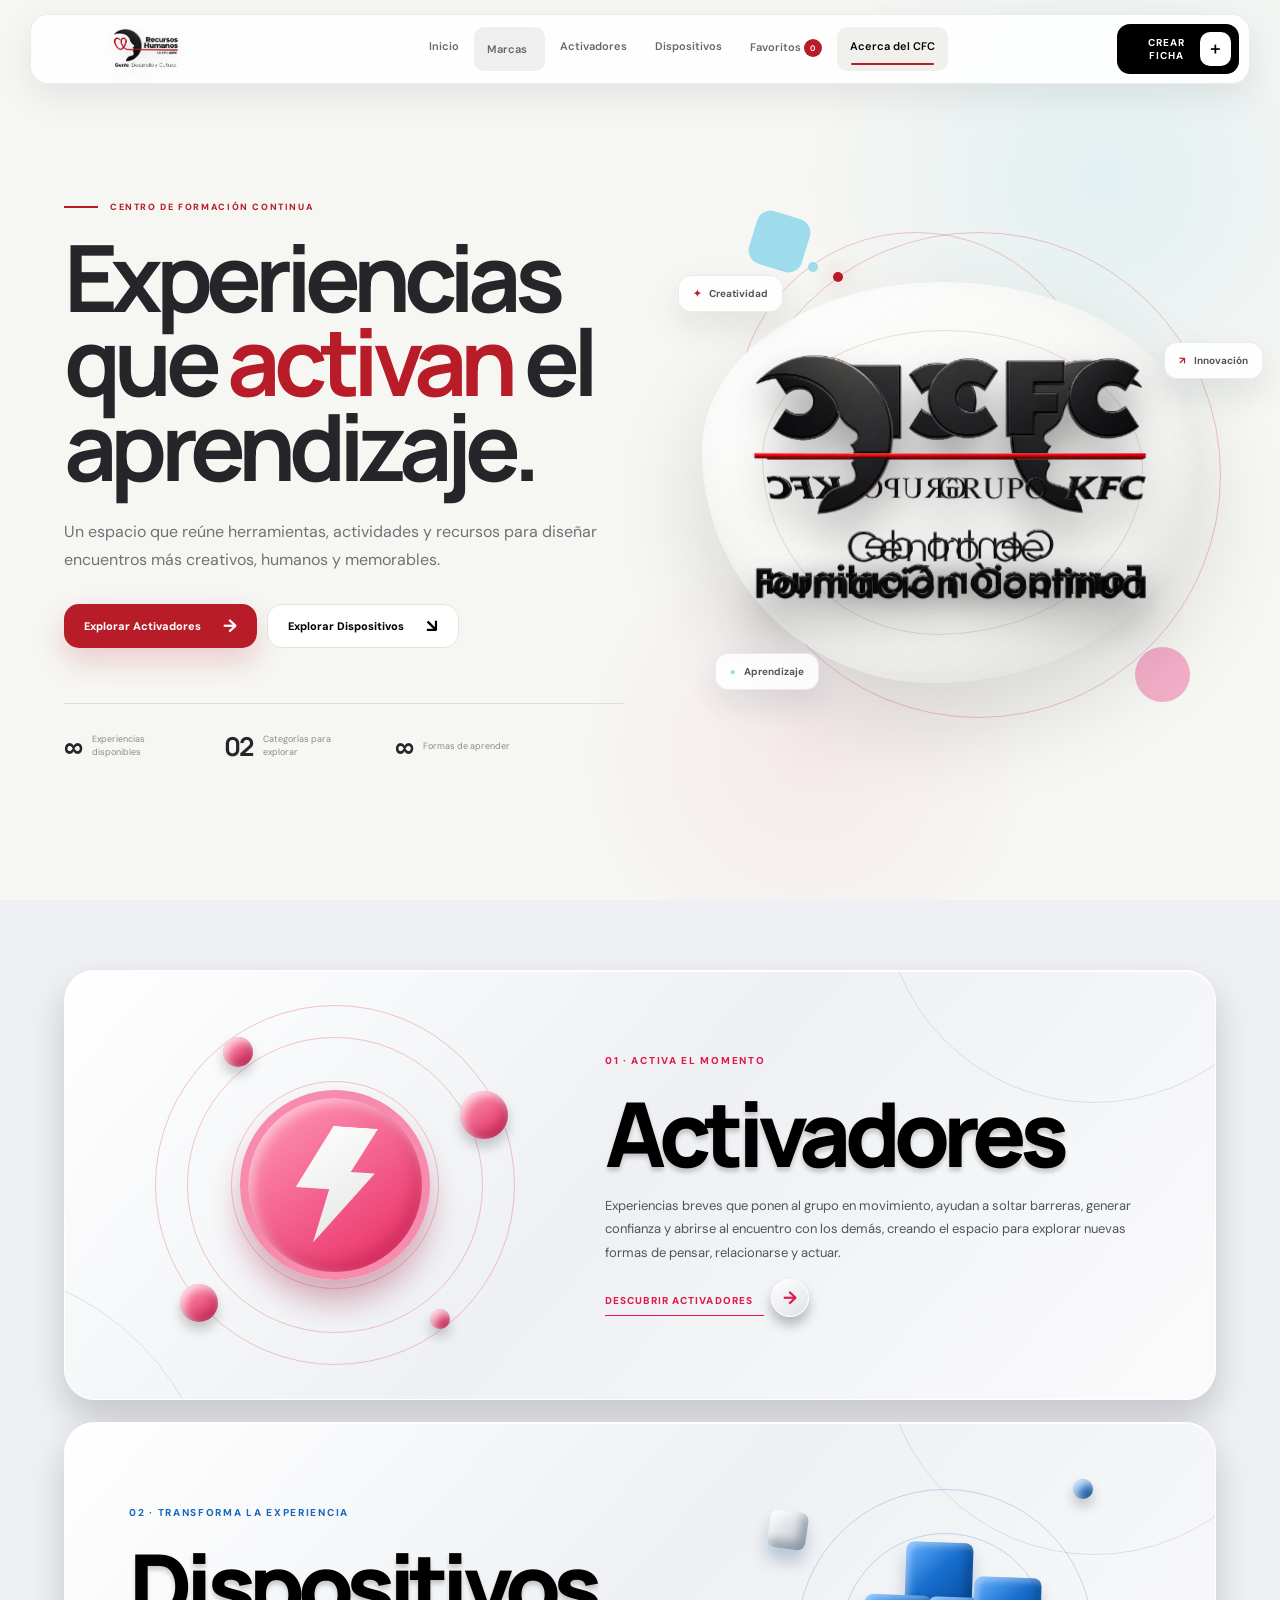
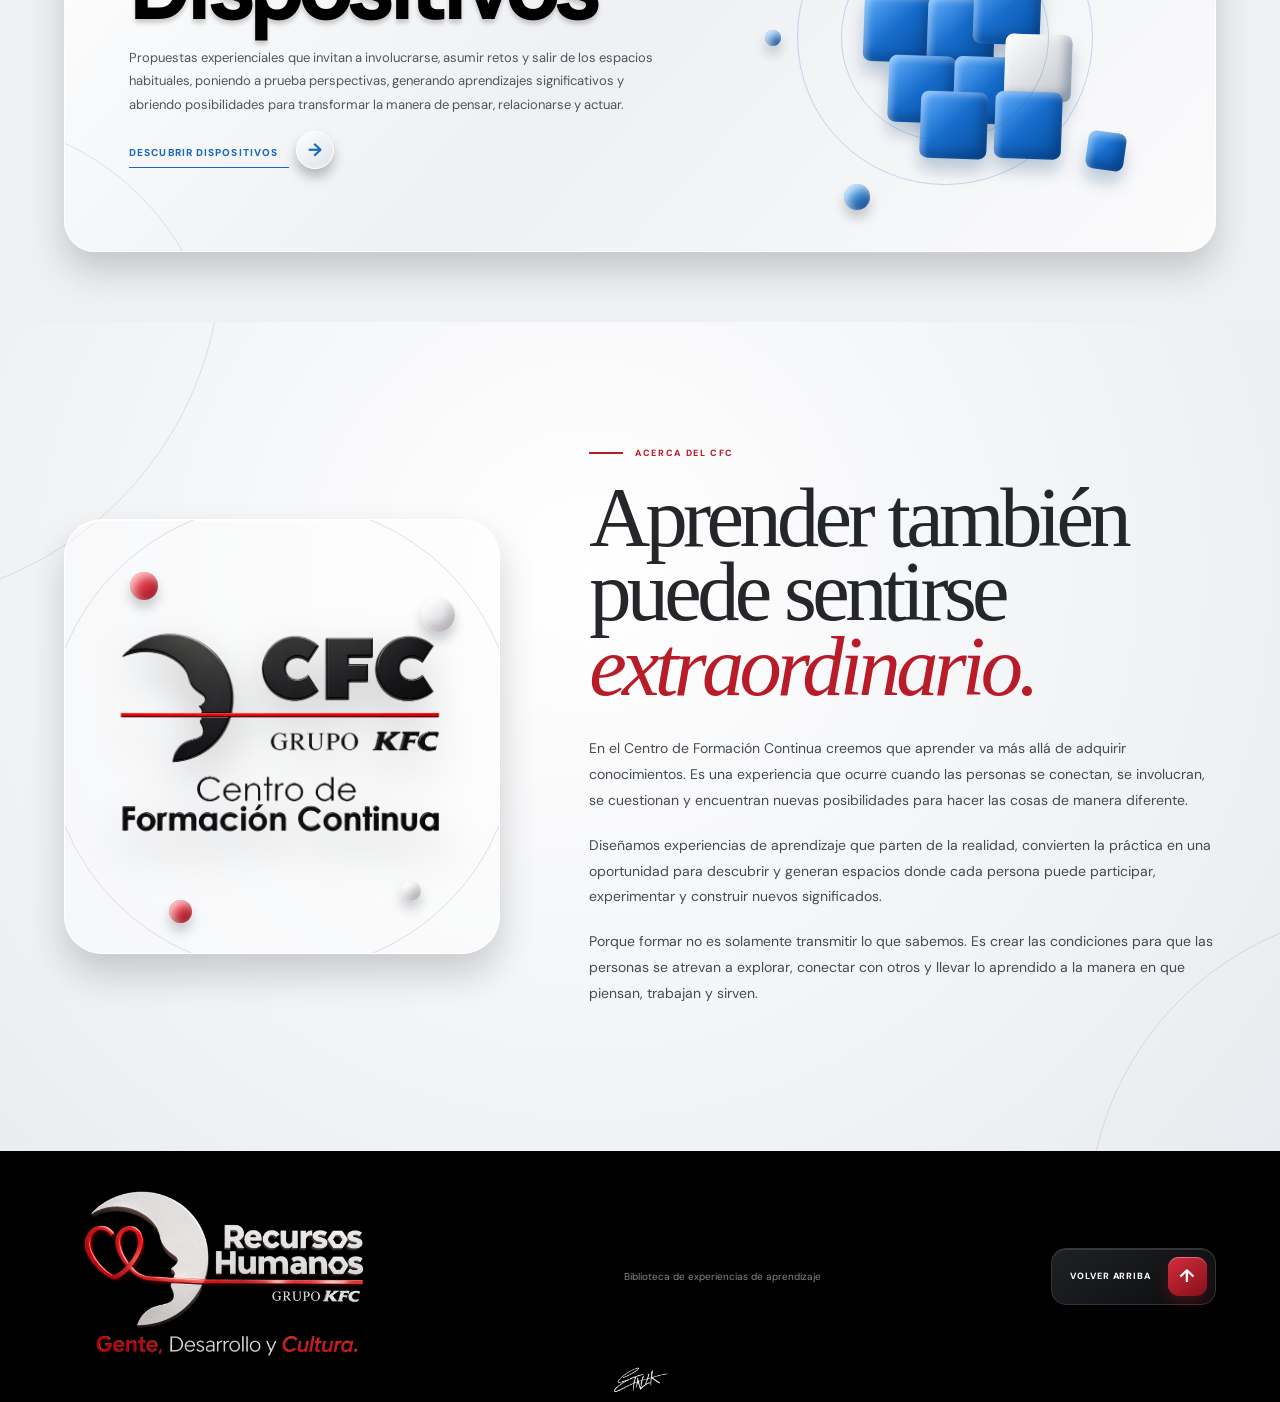
==== commit 93941af6: "separar_catalogos_de_la_portada" ====
--- a/index.html
+++ b/index.html
@@ -7,26 +7,26 @@
   <meta name="theme-color" content="#f7f7f5">
   <title>Experiencias CFC | Centro de Formación Continua</title>
   <meta name="description" content="Biblioteca interactiva de activadores y dispositivos para crear experiencias de aprendizaje memorables.">
-  <link rel="stylesheet" href="css/styles.css?v=35-uiux">
+  <link rel="stylesheet" href="css/styles.css?v=37-catalogos">
   <script src="js/data.js" defer></script>
-  <script src="js/app.js" defer></script>
+  <script src="js/app.js?v=37-catalogos" defer></script>
 </head>
 <body>
   <header class="topbar">
-    <a class="brand rrhh-header-brand" href="#inicio" aria-label="Recursos Humanos, ir al inicio">
+    <a class="brand rrhh-header-brand" href="./#inicio" aria-label="Recursos Humanos, ir al inicio">
       <img class="rrhh-brand-logo" src="assets/logo-rrhh-3d-transparente.png" alt="Recursos Humanos Grupo KFC">
     </a>
     <button class="menu-toggle" type="button" aria-label="Abrir menú" aria-expanded="false">
       <span></span><span></span>
     </button>
     <nav class="main-nav" aria-label="Navegación principal">
-      <a class="active" href="#inicio">Inicio</a>
+      <a class="active" href="./#inicio">Inicio</a>
       <button class="brands-menu-button" type="button" data-brands-toggle aria-expanded="false" aria-controls="marcas">Marcas <span class="nav-brand-selection"></span></button>
-      <a href="#catalogo" data-nav-filter="activador">Activadores</a>
-      <a href="#catalogo" data-nav-filter="dispositivo">Dispositivos</a>
-      <a href="#catalogo" data-nav-filter="favoritos">Favoritos <span class="favorite-count">0</span></a>
+      <a href="?categoria=activador#catalogo" data-nav-filter="activador">Activadores</a>
+      <a href="?categoria=dispositivo#catalogo" data-nav-filter="dispositivo">Dispositivos</a>
+      <a href="?categoria=favoritos#catalogo" data-nav-filter="favoritos">Favoritos <span class="favorite-count">0</span></a>
       <button class="mobile-upload-action" type="button" data-upload-toggle>Crear ficha</button>
-      <a href="#acerca">Acerca del CFC</a>
+      <a href="./#acerca">Acerca del CFC</a>
     </nav>
     <button class="nav-action upload-nav-action" type="button" data-upload-toggle>Crear ficha <span>＋</span></button>
   </header>
@@ -46,8 +46,8 @@
         <h1>Experiencias que <em>activan</em> el aprendizaje.</h1>
         <p class="hero-lead">Un espacio que reúne herramientas, actividades y recursos para diseñar encuentros más creativos, humanos y memorables.</p>
         <div class="hero-actions">
-          <a class="button button-primary" href="#catalogo" data-nav-filter="activador">Explorar Activadores <span>→</span></a>
-          <a class="button button-light" href="#catalogo" data-nav-filter="dispositivo">Explorar Dispositivos <span>↘</span></a>
+          <a class="button button-primary" href="?categoria=activador#catalogo" data-nav-filter="activador">Explorar Activadores <span>→</span></a>
+          <a class="button button-light" href="?categoria=dispositivo#catalogo" data-nav-filter="dispositivo">Explorar Dispositivos <span>↘</span></a>
         </div>
         <div class="hero-stats" aria-label="Resumen de la biblioteca">
           <div><strong>∞</strong><span>Experiencias disponibles</span></div>
@@ -106,7 +106,6 @@
           <form id="carAreaForm">
             <div class="car-area-fields">
               <label for="carAreaName"><span>Nombre del área</span><input id="carAreaName" type="text" maxlength="60" placeholder="Ej.: Operaciones"></label>
-              <label for="carAreaPassword"><span>Clave de seguridad</span><input id="carAreaPassword" type="password" autocomplete="off" placeholder="Clave requerida" required></label>
             </div>
             <p class="car-area-message" aria-live="polite"></p>
             <div class="car-area-actions">
@@ -134,8 +133,6 @@
               <p>Selecciona todas las experiencias que formaron parte del programa.</p>
               <div class="program-device-options"></div>
             </fieldset>
-            <label for="programPassword">Clave de seguridad</label>
-            <input id="programPassword" name="programPassword" type="password" autocomplete="off" placeholder="Clave requerida para guardar" required>
             <p class="program-form-message" aria-live="polite"></p>
             <div class="program-form-actions">
               <button class="cancel-program-edit" type="button" hidden>Cancelar edición</button>
@@ -153,7 +150,7 @@
       </section>
     </section>
 
-    <section class="search-zone" id="catalogo">
+    <section class="search-zone" id="catalogo" hidden>
       <div class="search-heading reveal">
         <p class="eyebrow"><span></span> Biblioteca interactiva</p>
         <h2>Encuentra la experiencia adecuada.</h2>
@@ -270,7 +267,7 @@
           <p>01 · Activa el momento</p>
           <h2>Activadores</h2>
           <span>Experiencias breves que ponen al grupo en movimiento, ayudan a soltar barreras, generar confianza y abrirse al encuentro con los demás, creando el espacio para explorar nuevas formas de pensar, relacionarse y actuar.</span>
-          <a href="#catalogo" data-nav-filter="activador">Descubrir activadores <b>→</b></a>
+          <a href="?categoria=activador#catalogo" data-nav-filter="activador">Descubrir activadores <b>→</b></a>
         </div>
       </article>
       <article class="showcase-card device-showcase reveal">
@@ -278,7 +275,7 @@
           <p>02 · Transforma la experiencia</p>
           <h2>Dispositivos</h2>
           <span>Propuestas experienciales que invitan a involucrarse, asumir retos y salir de los espacios habituales, poniendo a prueba perspectivas, generando aprendizajes significativos y abriendo posibilidades para transformar la manera de pensar, relacionarse y actuar.</span>
-          <a href="#catalogo" data-nav-filter="dispositivo">Descubrir dispositivos <b>→</b></a>
+          <a href="?categoria=dispositivo#catalogo" data-nav-filter="dispositivo">Descubrir dispositivos <b>→</b></a>
         </div>
         <div class="showcase-visual device-visual" aria-hidden="true">
           <span class="visual-orbit orbit-one"></span>
@@ -477,7 +474,7 @@
           </div>
           <span class="uploaded-count">0 fichas</span>
         </div>
-        <p class="uploaded-manager-note">Administra los nombres o elimina fichas originales y añadidas desde el portal. Ambas acciones requieren la clave de seguridad.</p>
+        <p class="uploaded-manager-note">Administra los nombres o elimina fichas originales y añadidas desde el portal. Antes de aplicar un cambio, podrás confirmarlo o cancelarlo.</p>
         <div class="uploaded-list"></div>
         <p class="uploaded-empty">No existen fichas disponibles para administrar.</p>
       </section>
@@ -489,13 +486,11 @@
     <form class="rename-shell" id="renameForm">
       <button class="close-rename-dialog" type="button" aria-label="Cancelar edición">×</button>
       <span class="rename-icon" aria-hidden="true">✎</span>
-      <p class="eyebrow"><span></span> Edición protegida</p>
+      <p class="eyebrow"><span></span> Confirmación de edición</p>
       <h2 id="renameTitle">Cambiar nombre de la ficha</h2>
       <p>Solo se modificará el nombre. El contenido y la categoría permanecerán sin cambios.</p>
       <label for="renameActivityName">Nuevo nombre</label>
       <input id="renameActivityName" name="renameActivityName" type="text" maxlength="100" required>
-      <label for="renamePassword">Clave de seguridad</label>
-      <input id="renamePassword" name="renamePassword" type="password" autocomplete="off" required>
       <p class="rename-message" aria-live="polite"></p>
       <div class="rename-actions">
         <button class="rename-cancel" type="button">Cancelar</button>
@@ -508,11 +503,9 @@
     <form class="program-auth-shell" id="programAuthForm">
       <button class="close-program-auth-dialog" type="button" aria-label="Cancelar eliminación">×</button>
       <span class="program-auth-lock" aria-hidden="true">⌁</span>
-      <p class="eyebrow"><span></span> Acción protegida</p>
+      <p class="eyebrow"><span></span> Confirmar eliminación</p>
       <h2 id="programAuthTitle">Eliminar programa</h2>
-      <p>Ingresa la clave de seguridad para eliminar <strong class="program-delete-name"></strong>.</p>
-      <label for="programDeletePassword">Clave de seguridad</label>
-      <input id="programDeletePassword" type="password" autocomplete="off" required>
+      <p>¿Confirmas que deseas eliminar <strong class="program-delete-name"></strong>? Esta acción no se puede deshacer.</p>
       <p class="program-auth-message" aria-live="polite"></p>
       <div class="program-auth-actions">
         <button class="program-auth-cancel" type="button">Conservar programa</button>
@@ -525,11 +518,9 @@
     <form class="delete-shell" id="deleteForm">
       <button class="close-delete-dialog" type="button" aria-label="Cancelar eliminación">×</button>
       <span class="delete-lock" aria-hidden="true">⌁</span>
-      <p class="eyebrow"><span></span> Acción protegida</p>
+      <p class="eyebrow"><span></span> Confirmar eliminación</p>
       <h2 id="deleteTitle">Eliminar ficha definitivamente</h2>
-      <p>Ingresa la clave de seguridad para eliminar <strong class="delete-activity-name"></strong>. Si la clave no es correcta, no se realizará ningún cambio.</p>
-      <label for="deletePassword">Clave de seguridad</label>
-      <input id="deletePassword" name="deletePassword" type="password" autocomplete="off" required>
+      <p>¿Confirmas que deseas eliminar definitivamente <strong class="delete-activity-name"></strong>? Esta acción no se puede deshacer.</p>
       <p class="delete-message" aria-live="polite"></p>
       <div class="delete-actions">
         <button class="delete-cancel" type="button">Conservar ficha</button>
--- a/css/styles.css
+++ b/css/styles.css
@@ -546,6 +546,11 @@
 @keyframes backdropIn { from { opacity: 0; } to { opacity: 1; } }
 
 .search-zone { padding: 120px max(5vw,28px); background: white; }
+.search-zone[hidden] { display: none; }
+.catalog-view .hero,
+.catalog-view .category-showcase,
+.catalog-view .about { display: none; }
+.catalog-view .search-zone { min-height: 100vh; padding-top: 150px; }
 .search-heading { max-width: 780px; }
 .search-heading h2, .about h2 {
   margin: 0;
@@ -1262,7 +1267,8 @@
   .search-box kbd { display: none; }
   .quick-tabs { flex-wrap: nowrap; max-width: 100%; overflow-x: auto; padding-bottom: 5px; }
   .quick-tab { white-space: nowrap; }
-  .filter-panel, .filter-panel.open { grid-template-columns: 1fr; max-height: 780px; }
+  .filter-panel { grid-template-columns: 1fr; max-height: 0; }
+  .filter-panel.open { max-height: 780px; }
   .results-row span { display: none; }
   .activity-grid { grid-template-columns: 1fr; }
   .activity-card { min-width: 0; }
